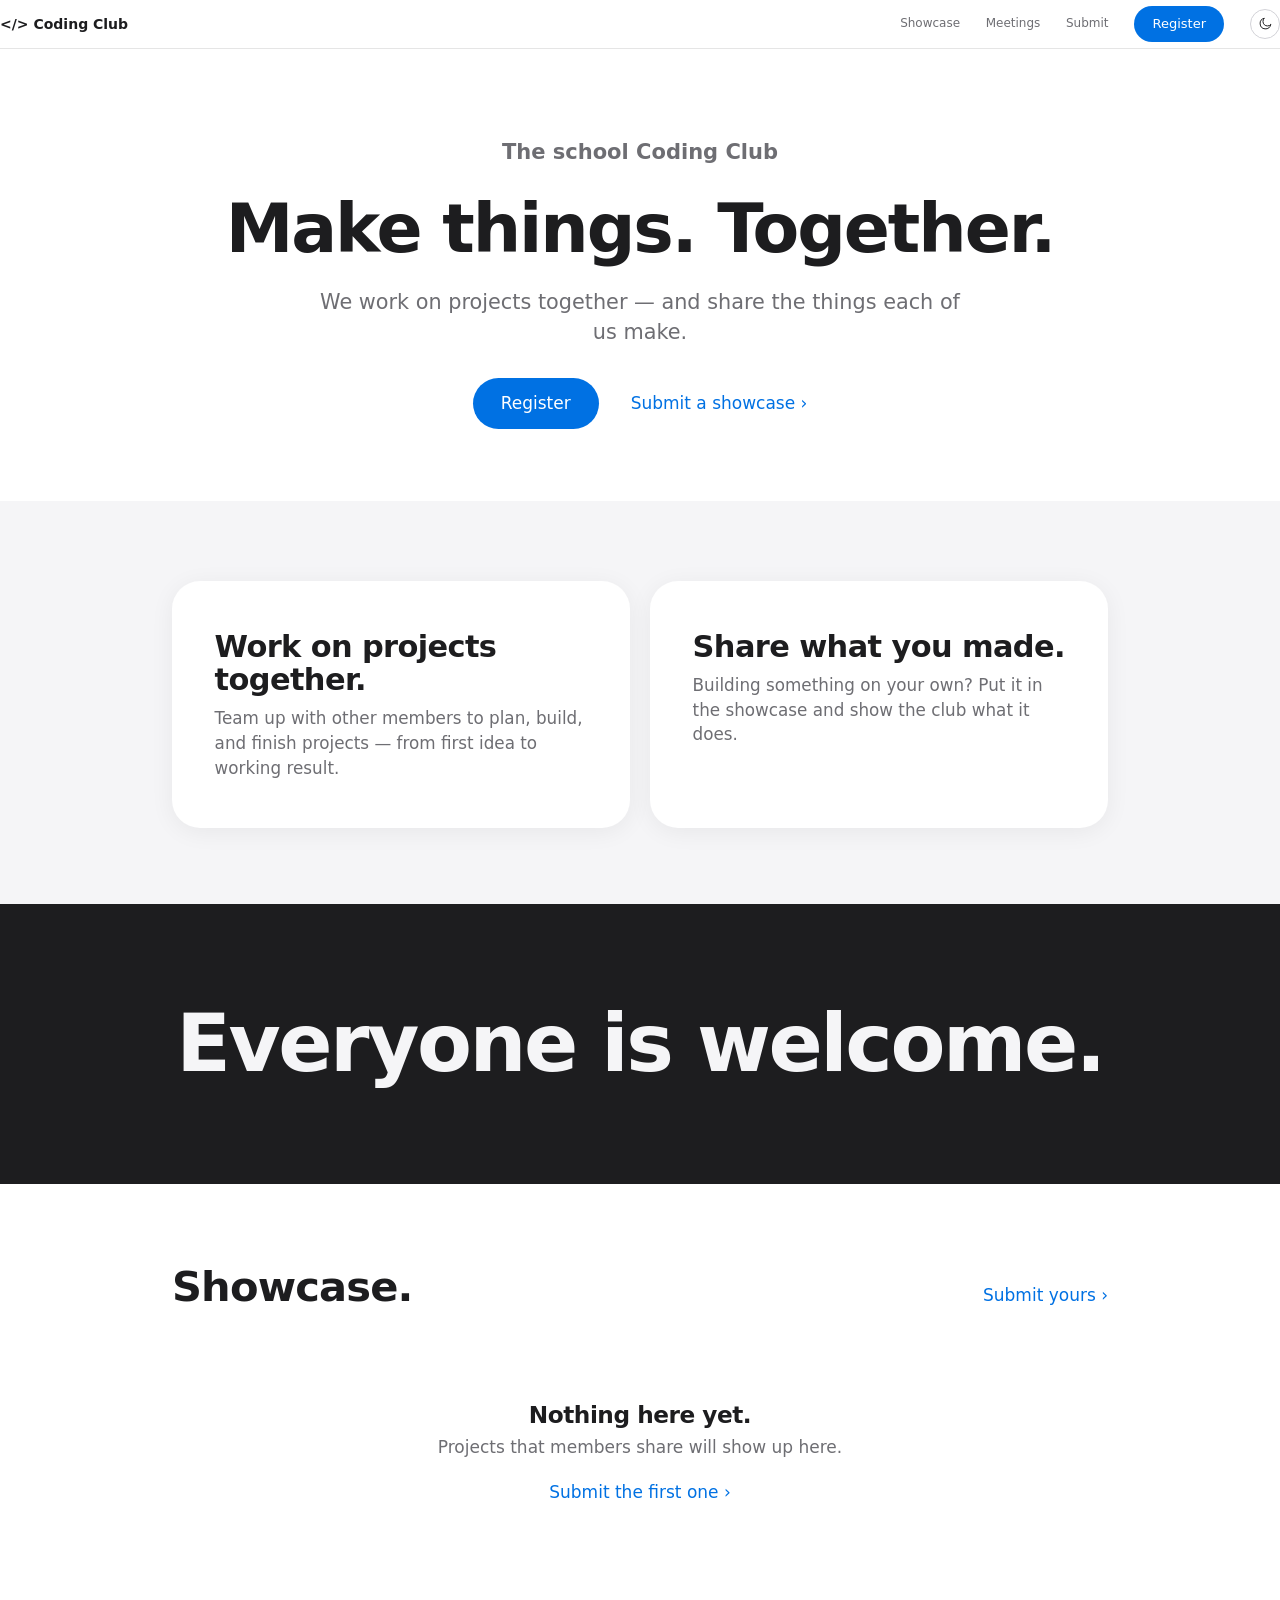
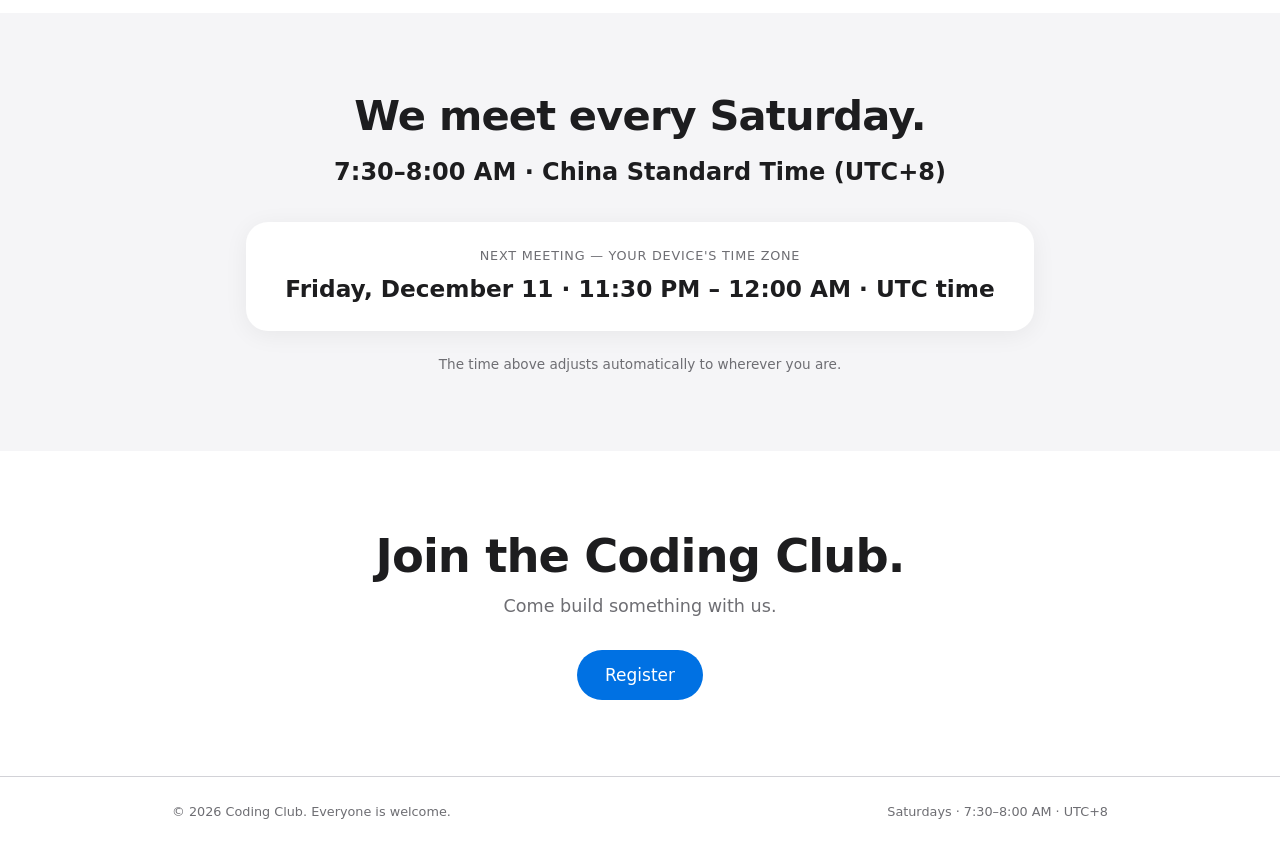
==== index.html @ 9e3baac1 "Coding Club website" ====
<!DOCTYPE html>
<html lang="en">
<head>
  <meta charset="UTF-8">
  <meta name="viewport" content="width=device-width, initial-scale=1.0">
  <meta name="description" content="The Coding Club — work on projects together and share what you make. Everyone is welcome. Meets every Saturday, 7:30-8:00 AM (UTC+8).">
  <title>Coding Club</title>
  <script>
    /* Apply saved theme before first paint (no flash). No saved value = follow system. */
    try {
      var t = localStorage.getItem('theme');
      if (t === 'dark' || t === 'light') document.documentElement.setAttribute('data-theme', t);
    } catch (e) {}
  </script>
  <link rel="stylesheet" href="style.css">
  <script src="theme.js" defer></script>
  <script src="site.js" defer></script>
</head>
<body>
  <nav class="nav">
    <div class="nav-inner">
      <a class="logo" href="index.html">&lt;/&gt; Coding Club</a>
      <div class="nav-links">
        <a href="#showcase">Showcase</a>
        <a href="#meetings">Meetings</a>
        <a href="submit.html">Submit</a>
        <a href="register.html" class="btn btn-primary">Register</a>
        <button class="theme-toggle" aria-label="Switch theme">
          <svg class="icon-sun" viewBox="0 0 24 24" fill="none" stroke="currentColor" stroke-width="1.6" stroke-linecap="round" aria-hidden="true">
            <circle cx="12" cy="12" r="4.2"></circle>
            <path d="M12 2.5v2.3M12 19.2v2.3M2.5 12h2.3M19.2 12h2.3M5 5l1.7 1.7M17.3 17.3L19 19M19 5l-1.7 1.7M6.7 17.3L5 19"></path>
          </svg>
          <svg class="icon-moon" viewBox="0 0 24 24" fill="none" stroke="currentColor" stroke-width="1.6" stroke-linecap="round" stroke-linejoin="round" aria-hidden="true">
            <path d="M20.4 13.9A8.6 8.6 0 1 1 10.1 3.6a6.8 6.8 0 0 0 10.3 10.3z"></path>
          </svg>
        </button>
      </div>
    </div>
  </nav>

  <header class="hero container">
    <p class="eyebrow">The school Coding Club</p>
    <h1>Make things. Together.</h1>
    <p class="sub">We work on projects together — and share the things each of us make.</p>
    <div class="hero-ctas">
      <a href="register.html" class="btn btn-primary btn-hero">Register</a>
      <a href="submit.html" class="cta-link">Submit a showcase<span class="chev" aria-hidden="true"> ›</span></a>
    </div>
  </header>

  <section class="band">
    <div class="container tiles">
      <div class="tile">
        <h3>Work on projects together.</h3>
        <p>Team up with other members to plan, build, and finish projects — from first idea to working result.</p>
      </div>
      <div class="tile">
        <h3>Share what you made.</h3>
        <p>Building something on your own? Put it in the showcase and show the club what it does.</p>
      </div>
    </div>
  </section>

  <section class="statement">
    <div class="container">
      <h2>Everyone is welcome.</h2>
    </div>
  </section>

  <section id="showcase" class="section container">
    <div class="section-head">
      <h2>Showcase.</h2>
      <a href="submit.html" class="cta-link">Submit yours<span class="chev" aria-hidden="true"> ›</span></a>
    </div>
    <div id="showcase-grid" class="showcase-grid"></div>
    <div id="showcase-empty" class="empty">
      <h3>Nothing here yet.</h3>
      <p>Projects that members share will show up here.</p>
      <a href="submit.html" class="cta-link">Submit the first one<span class="chev" aria-hidden="true"> ›</span></a>
    </div>
  </section>

  <section id="meetings" class="band">
    <div class="container meetings">
      <h2>We meet every Saturday.</h2>
      <p class="rule">7:30–8:00 AM · China Standard Time (UTC+8)</p>
      <div class="next-panel">
        <p class="next-label">Next meeting — your device's time zone</p>
        <p id="meeting-next" class="next-time">Saturdays · 7:30–8:00 AM · UTC+8</p>
      </div>
      <p class="note">The time above adjusts automatically to wherever you are.</p>
    </div>
  </section>

  <section class="section container cta">
    <h2>Join the Coding Club.</h2>
    <p>Come build something with us.</p>
    <a href="register.html" class="btn btn-primary btn-hero">Register</a>
  </section>

  <footer>
    <div class="container foot-inner">
      <p>© <span id="year"></span> Coding Club. Everyone is welcome.</p>
      <p>Saturdays · 7:30–8:00 AM · UTC+8</p>
    </div>
  </footer>
</body>
</html>
---- style.css ----
/* ============================================================
   Coding Club — Apple-inspired stylesheet
   Follows the system theme by default; the nav toggle forces
   dark or light and remembers the choice (see theme.js).
   ============================================================ */

/* ---------- Light theme (default) ---------- */
:root {
  --bg: #ffffff;
  --bg-alt: #f5f5f7;
  --text: #1d1d1f;
  --muted: #6e6e73;
  --link: #0071e3;
  --btn-bg: #0071e3;
  --btn-hover: #0077ed;
  --btn-text: #ffffff;
  --card: #f5f5f7;
  --panel: #ffffff;
  --panel-border: transparent;
  --nav-bg: rgba(255, 255, 255, 0.72);
  --nav-border: rgba(0, 0, 0, 0.1);
  --hairline: #d2d2d7;
  --input-bg: #ffffff;
  --input-border: #d2d2d7;
  --band-bg: #1d1d1f;
  --band-text: #f5f5f7;
  --success: #1d8a3e;
  --danger: #d70030;
  --shadow: 0 4px 24px rgba(0, 0, 0, 0.06);
  color-scheme: light;
}

/* ---------- Dark theme (system preference) ---------- */
@media (prefers-color-scheme: dark) {
  :root:not([data-theme="light"]) {
    --bg: #000000;
    --bg-alt: #1d1d1f;
    --text: #f5f5f7;
    --muted: #86868b;
    --link: #2997ff;
    --btn-bg: #0071e3;
    --btn-hover: #0077ed;
    --btn-text: #ffffff;
    --card: #1d1d1f;
    --panel: #000000;
    --panel-border: rgba(255, 255, 255, 0.1);
    --nav-bg: rgba(22, 22, 23, 0.72);
    --nav-border: rgba(255, 255, 255, 0.12);
    --hairline: #424245;
    --input-bg: #0b0b0c;
    --input-border: #424245;
    --band-bg: #f5f5f7;
    --band-text: #1d1d1f;
    --success: #30d158;
    --danger: #ff453a;
    --shadow: 0 4px 24px rgba(0, 0, 0, 0.5);
    color-scheme: dark;
  }
}

/* ---------- Forced dark theme (toggle) ---------- */
:root[data-theme="dark"] {
  --bg: #000000;
  --bg-alt: #1d1d1f;
  --text: #f5f5f7;
  --muted: #86868b;
  --link: #2997ff;
  --btn-bg: #0071e3;
  --btn-hover: #0077ed;
  --btn-text: #ffffff;
  --card: #1d1d1f;
  --panel: #000000;
  --panel-border: rgba(255, 255, 255, 0.1);
  --nav-bg: rgba(22, 22, 23, 0.72);
  --nav-border: rgba(255, 255, 255, 0.12);
  --hairline: #424245;
  --input-bg: #0b0b0c;
  --input-border: #424245;
  --band-bg: #f5f5f7;
  --band-text: #1d1d1f;
  --success: #30d158;
  --danger: #ff453a;
  --shadow: 0 4px 24px rgba(0, 0, 0, 0.5);
  color-scheme: dark;
}

/* ---------- Forced light theme (toggle) ---------- */
:root[data-theme="light"] {
  --bg: #ffffff;
  --bg-alt: #f5f5f7;
  --text: #1d1d1f;
  --muted: #6e6e73;
  --link: #0071e3;
  --btn-bg: #0071e3;
  --btn-hover: #0077ed;
  --btn-text: #ffffff;
  --card: #f5f5f7;
  --panel: #ffffff;
  --panel-border: transparent;
  --nav-bg: rgba(255, 255, 255, 0.72);
  --nav-border: rgba(0, 0, 0, 0.1);
  --hairline: #d2d2d7;
  --input-bg: #ffffff;
  --input-border: #d2d2d7;
  --band-bg: #1d1d1f;
  --band-text: #f5f5f7;
  --success: #1d8a3e;
  --danger: #d70030;
  --shadow: 0 4px 24px rgba(0, 0, 0, 0.06);
  color-scheme: light;
}

/* ---------- Base ---------- */
* { box-sizing: border-box; }

html { scroll-behavior: smooth; }
@media (prefers-reduced-motion: reduce) {
  html { scroll-behavior: auto; }
}

body {
  margin: 0;
  font-family: -apple-system, BlinkMacSystemFont, "SF Pro Text", "SF Pro Display", "Helvetica Neue", "Segoe UI", system-ui, sans-serif;
  font-size: 17px;
  line-height: 1.47;
  background: var(--bg);
  color: var(--text);
  -webkit-font-smoothing: antialiased;
}

h1, h2, h3 { letter-spacing: -0.02em; line-height: 1.1; }

.container { max-width: 980px; margin: 0 auto; padding: 0 22px; }

/* ---------- Nav ---------- */
.nav {
  position: sticky;
  top: 0;
  z-index: 100;
  background: var(--nav-bg);
  -webkit-backdrop-filter: saturate(180%) blur(20px);
  backdrop-filter: saturate(180%) blur(20px);
  border-bottom: 1px solid var(--nav-border);
}

.nav-inner {
  height: 48px;
  display: flex;
  align-items: center;
  justify-content: space-between;
  gap: 1.75rem;
  overflow-x: auto;
}

.logo {
  font-size: 14px;
  font-weight: 600;
  color: var(--text);
  text-decoration: none;
  white-space: nowrap;
}

.nav-links { display: flex; align-items: center; gap: 1.6rem; }

.nav-links a:not(.btn) {
  font-size: 12px;
  color: var(--muted);
  text-decoration: none;
  white-space: nowrap;
}

.nav-links a:not(.btn):hover { color: var(--text); }

/* ---------- Buttons and links ---------- */
.btn {
  display: inline-block;
  border: 0;
  border-radius: 980px;
  padding: 0.55rem 1.15rem;
  font: inherit;
  font-size: 13px;
  font-weight: 500;
  text-decoration: none;
  cursor: pointer;
  transition: background 0.15s ease;
}

.btn-primary { background: var(--btn-bg); color: var(--btn-text); }
.btn-primary:hover { background: var(--btn-hover); }
.btn-hero { font-size: 17px; padding: 0.8rem 1.75rem; }
.btn-block { display: flex; width: 100%; justify-content: center; font-size: 17px; padding: 0.85rem 1.75rem; }

.cta-link {
  font-size: 17px;
  color: var(--link);
  text-decoration: none;
  display: inline-block;
}

.cta-link:hover { text-decoration: underline; }

/* ---------- Hero ---------- */
.hero { text-align: center; padding-top: 5.5rem; padding-bottom: 4.5rem; }

.eyebrow { margin: 0; font-size: 21px; font-weight: 600; color: var(--muted); }

.hero h1 {
  font-size: clamp(2.6rem, 7vw, 4.25rem);
  font-weight: 700;
  letter-spacing: -0.03em;
  margin: 0.35em 0 0.3em;
}

.hero .sub {
  font-size: clamp(1.05rem, 2.4vw, 1.3rem);
  color: var(--muted);
  max-width: 40rem;
  margin: 0 auto 1.9rem;
}

.hero-ctas {
  display: flex;
  align-items: center;
  justify-content: center;
  gap: 2rem;
  flex-wrap: wrap;
}

/* ---------- Bands and sections ---------- */
.band { background: var(--bg-alt); }
.section { padding-top: 5rem; padding-bottom: 4.75rem; }

.tiles {
  display: grid;
  grid-template-columns: repeat(auto-fit, minmax(270px, 1fr));
  gap: 20px;
  padding-top: 5rem;
  padding-bottom: 4.75rem;
}

.tile {
  background: var(--panel);
  border: 1px solid var(--panel-border);
  border-radius: 28px;
  padding: 3rem 2.6rem 2.9rem;
  box-shadow: var(--shadow);
}

.tile h3 { font-size: clamp(1.5rem, 3vw, 1.9rem); margin: 0 0 0.6rem; }
.tile p { color: var(--muted); font-size: 1.05rem; margin: 0; }

/* ---------- Statement band (inverted) ---------- */
.statement {
  background: var(--band-bg);
  color: var(--band-text);
  text-align: center;
  padding-top: 6rem;
  padding-bottom: 6rem;
}

.statement h2 {
  font-size: clamp(2.6rem, 8vw, 5rem);
  font-weight: 700;
  letter-spacing: -0.03em;
  margin: 0;
}

/* ---------- Showcase ---------- */
.section-head {
  display: flex;
  align-items: baseline;
  justify-content: space-between;
  gap: 1.25rem;
  flex-wrap: wrap;
  margin-bottom: 2.25rem;
}

.section-head h2 { font-size: clamp(1.9rem, 4.5vw, 2.6rem); font-weight: 700; margin: 0; }

.showcase-grid {
  display: grid;
  grid-template-columns: repeat(auto-fill, minmax(270px, 1fr));
  gap: 20px;
}

.showcase-grid:empty { display: none; }

.showcase-card {
  background: var(--card);
  border-radius: 28px;
  padding: 1.9rem;
  display: flex;
  flex-direction: column;
  gap: 0.55rem;
  margin: 0;
}

.showcase-card h3 { font-size: 1.2rem; margin: 0; }
.showcase-card .desc { color: var(--muted); font-size: 0.98rem; margin: 0; flex-grow: 1; }
.showcase-card .meta { color: var(--muted); font-size: 0.8rem; }

.card-link { color: var(--link); text-decoration: none; font-size: 0.98rem; align-self: flex-start; }
.card-link:hover { text-decoration: underline; }

.empty { text-align: center; padding-top: 3.5rem; padding-bottom: 2rem; }
.empty h3 { font-size: 1.45rem; margin: 0 0 0.5rem; }
.empty p { color: var(--muted); margin: 0 0 1.25rem; }

/* ---------- Meetings ---------- */
.meetings { text-align: center; padding-top: 5rem; padding-bottom: 4.75rem; }

.meetings h2 { font-size: clamp(1.9rem, 4.5vw, 2.6rem); font-weight: 700; margin: 0 0 1rem; }

.rule { font-size: clamp(1.15rem, 2.6vw, 1.5rem); font-weight: 600; margin: 0 0 2rem; }

.next-panel {
  display: inline-block;
  text-align: center;
  background: var(--panel);
  border: 1px solid var(--panel-border);
  border-radius: 22px;
  box-shadow: var(--shadow);
  padding: 1.5rem 2.4rem;
}

.next-label {
  font-size: 0.8rem;
  text-transform: uppercase;
  letter-spacing: 0.06em;
  color: var(--muted);
  margin: 0 0 0.35rem;
}

.next-time { font-size: clamp(1.1rem, 2.6vw, 1.45rem); font-weight: 600; margin: 0; }

.note { color: var(--muted); font-size: 0.85rem; margin: 1.5rem 0 0; }

/* ---------- Register CTA ---------- */
.cta { text-align: center; }
.cta h2 { font-size: clamp(2rem, 5vw, 2.9rem); font-weight: 700; margin: 0 0 0.75rem; }
.cta p { color: var(--muted); font-size: 1.1rem; margin: 0 0 1.9rem; }

/* ---------- Footer ---------- */
footer { border-top: 1px solid var(--hairline); }

.foot-inner {
  display: flex;
  justify-content: space-between;
  gap: 0.75rem 2rem;
  flex-wrap: wrap;
  padding-top: 1.6rem;
  padding-bottom: 1.6rem;
  font-size: 0.8rem;
  color: var(--muted);
}

.foot-inner p { margin: 0; }

/* ---------- Forms ---------- */
.auth-wrap { max-width: 30rem; margin: 0 auto; padding-top: 4.5rem; padding-bottom: 5rem; }

.auth-wrap h1 {
  font-size: clamp(2rem, 5vw, 2.8rem);
  font-weight: 700;
  text-align: center;
  margin: 0 0 0.6rem;
}

.page-sub { text-align: center; color: var(--muted); margin: 0 auto 0.5rem; max-width: 26rem; }

.form-card {
  background: var(--card);
  border-radius: 28px;
  padding: 2.4rem 2.2rem;
  margin-top: 2.25rem;
  box-shadow: var(--shadow);
}

.form-row { margin-bottom: 1.15rem; }

.form-row label { display: block; font-size: 0.85rem; font-weight: 600; margin-bottom: 0.4rem; }

.required { color: var(--danger); }
.muted { color: var(--muted); font-weight: 400; }

input[type="text"], input[type="email"], input[type="url"], textarea {
  width: 100%;
  padding: 0.8rem 1rem;
  font: inherit;
  font-size: 1rem;
  color: var(--text);
  background: var(--input-bg);
  border: 1px solid var(--input-border);
  border-radius: 12px;
}

input::placeholder, textarea::placeholder { color: var(--muted); opacity: 0.75; }

input:focus, textarea:focus {
  outline: none;
  border-color: var(--btn-bg);
  box-shadow: 0 0 0 4px rgba(0, 113, 227, 0.15);
}

textarea { resize: vertical; }

.field-hint { font-size: 0.75rem; color: var(--muted); margin: 0.35rem 0 0; }

.checkbox-row { display: flex; gap: 0.6rem; align-items: flex-start; }

.checkbox-row input[type="checkbox"] {
  width: 1.1rem;
  height: 1.1rem;
  margin: 0.28rem 0 0;
  accent-color: var(--btn-bg);
  flex: none;
}

.checkbox-row label { margin: 0; font-weight: 400; font-size: 0.95rem; }

.status { font-size: 0.95rem; min-height: 1.3em; margin: 0.25rem 0 1rem; }
.status.error { color: var(--danger); }
.status.success { color: var(--success); }
.status a { color: var(--link); }

.form-note { font-size: 0.8rem; color: var(--muted); margin: 1.25rem 0 0; line-height: 1.5; }

/* ---------- Theme toggle ---------- */
.theme-toggle {
  display: inline-flex;
  align-items: center;
  justify-content: center;
  width: 30px;
  height: 30px;
  padding: 0;
  background: transparent;
  border: 1px solid var(--hairline);
  border-radius: 999px;
  color: var(--text);
  cursor: pointer;
}

.theme-toggle:hover { border-color: var(--muted); }
.theme-toggle svg { width: 15px; height: 15px; }
.theme-toggle .icon-sun { display: none; }
.theme-toggle .icon-moon { display: block; }

/* ---------- Focus ---------- */
a:focus-visible, button:focus-visible { outline: 2px solid var(--link); outline-offset: 2px; }

/* ---------- Small screens ---------- */
@media (max-width: 640px) {
  .nav-links a:not(.btn) { display: none; }
  .nav-inner { overflow-x: visible; gap: 1rem; }
  .nav-links { gap: 0.9rem; }
  .hero { padding-top: 3.5rem; padding-bottom: 3rem; }
  .hero-ctas { gap: 1.25rem; }
  .section, .tiles, .meetings { padding-top: 3.25rem; padding-bottom: 3.25rem; }
  .statement { padding-top: 4rem; padding-bottom: 4rem; }
  .form-card { padding: 1.9rem 1.4rem; }
}
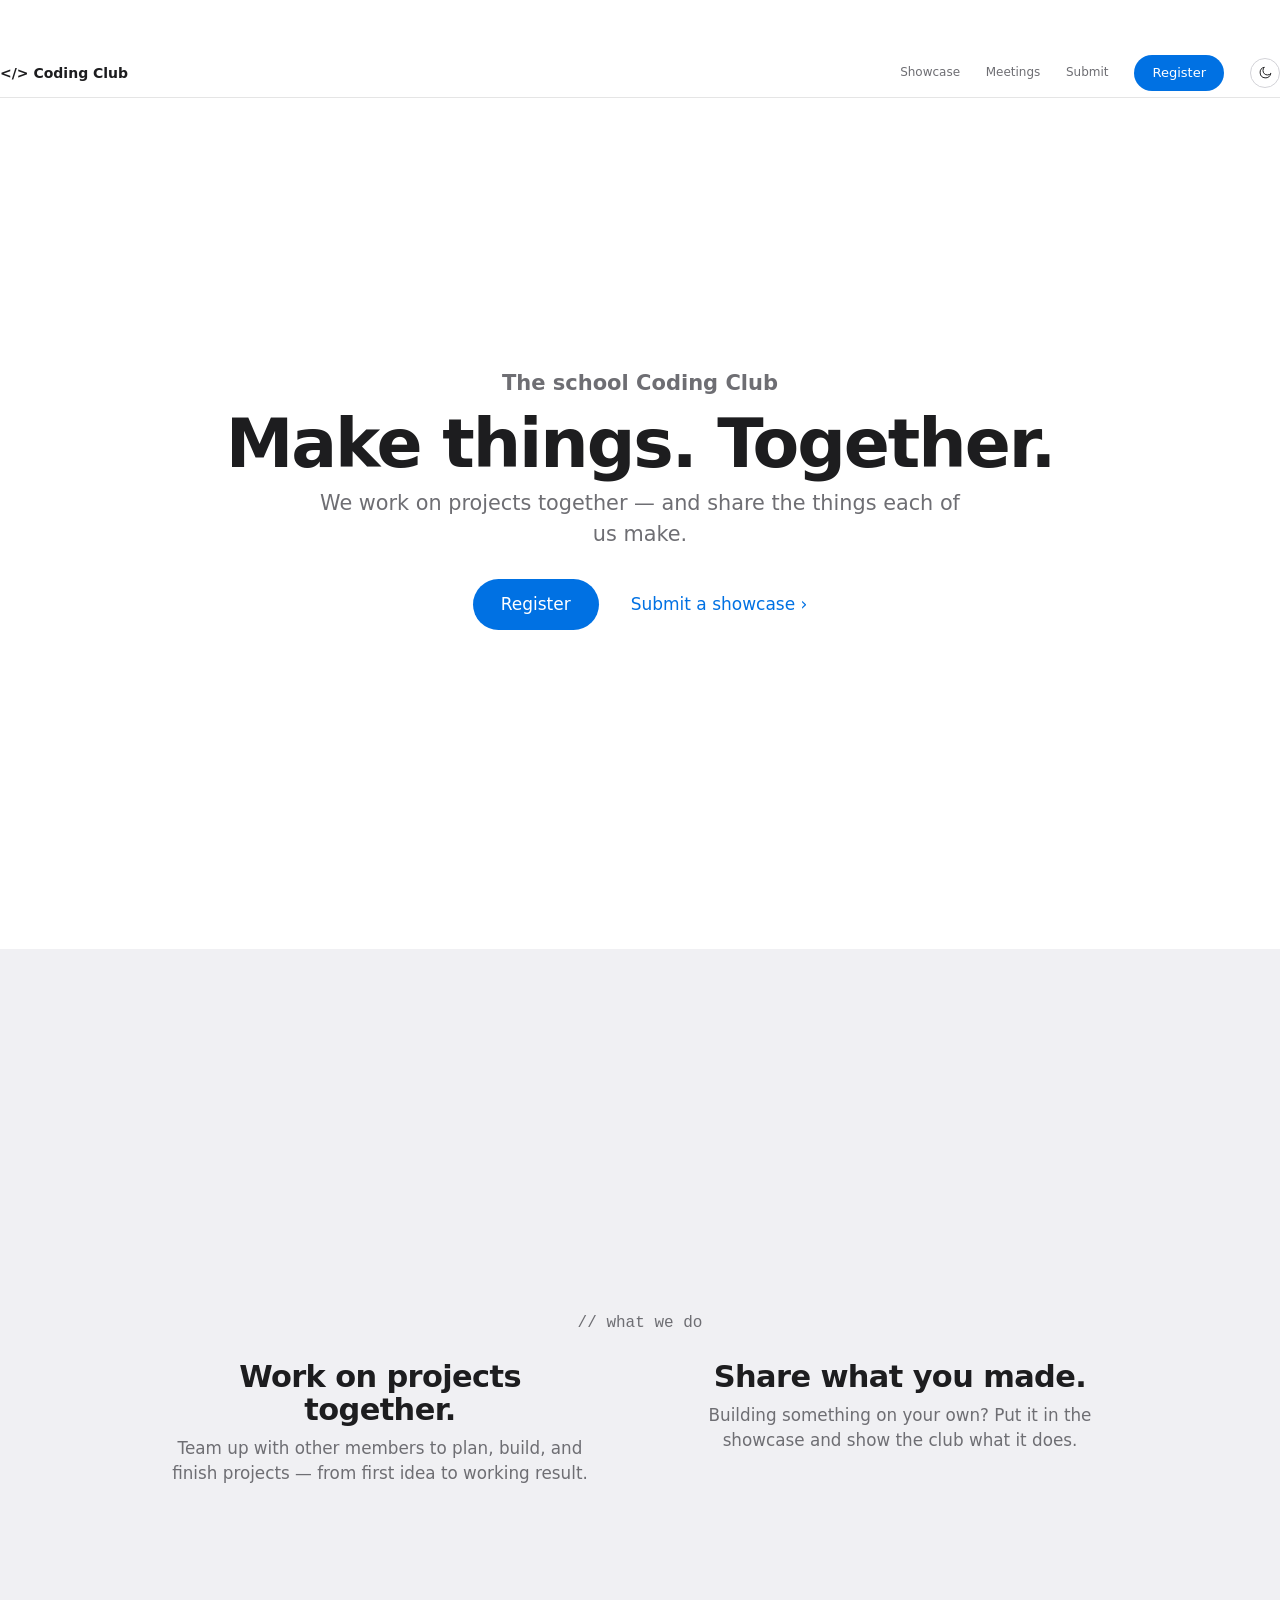
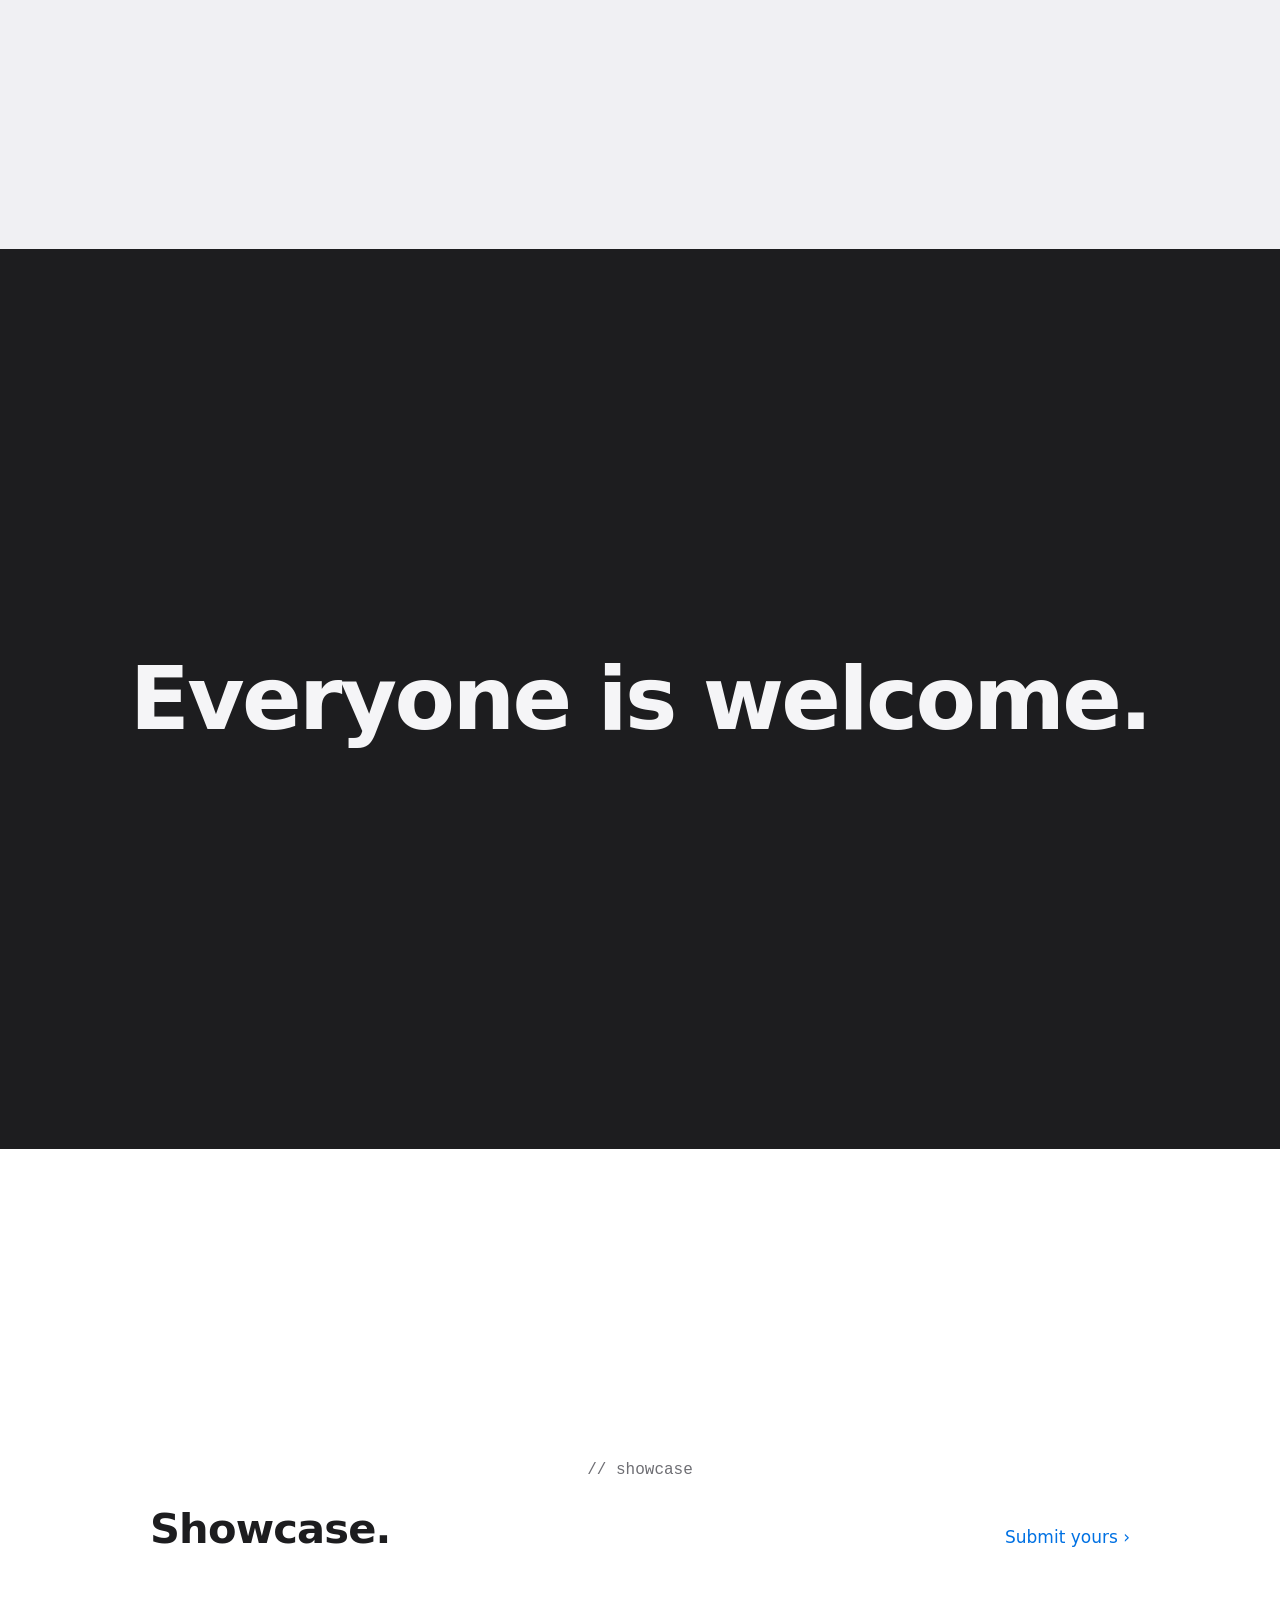
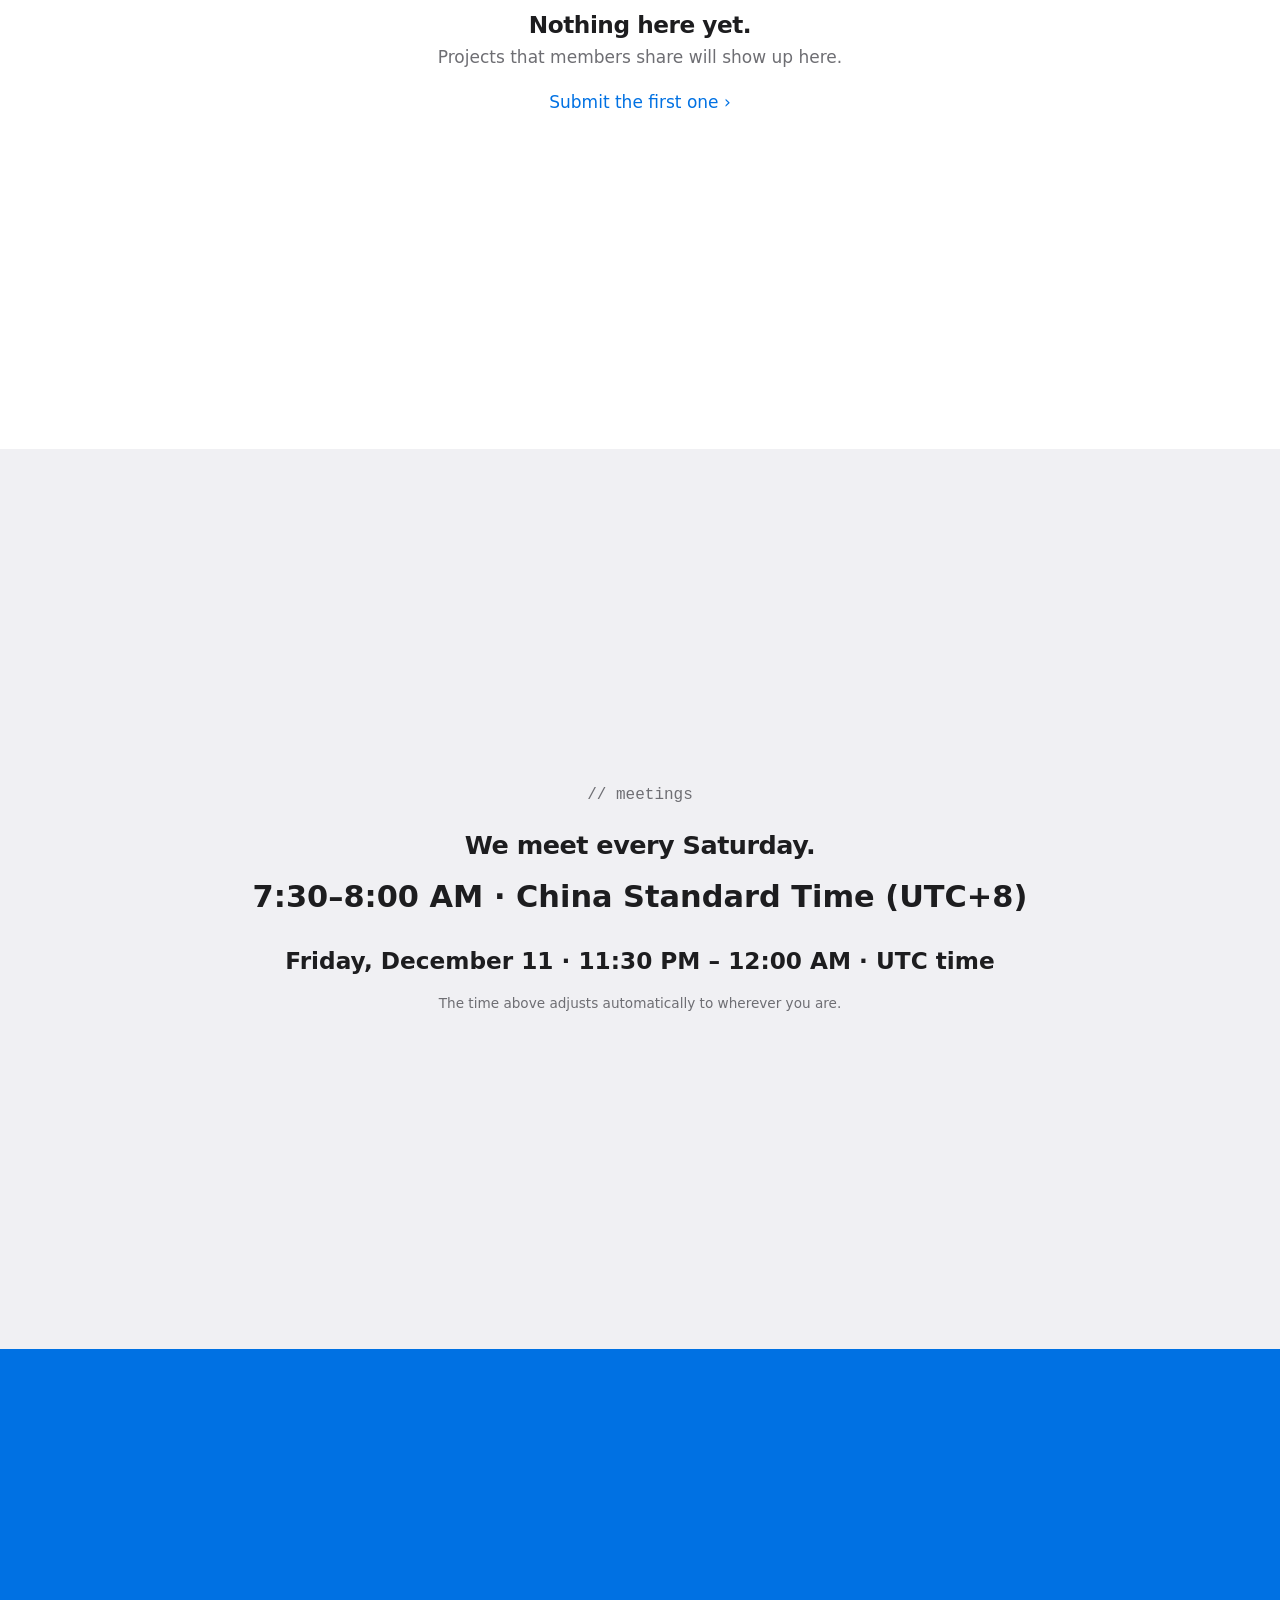
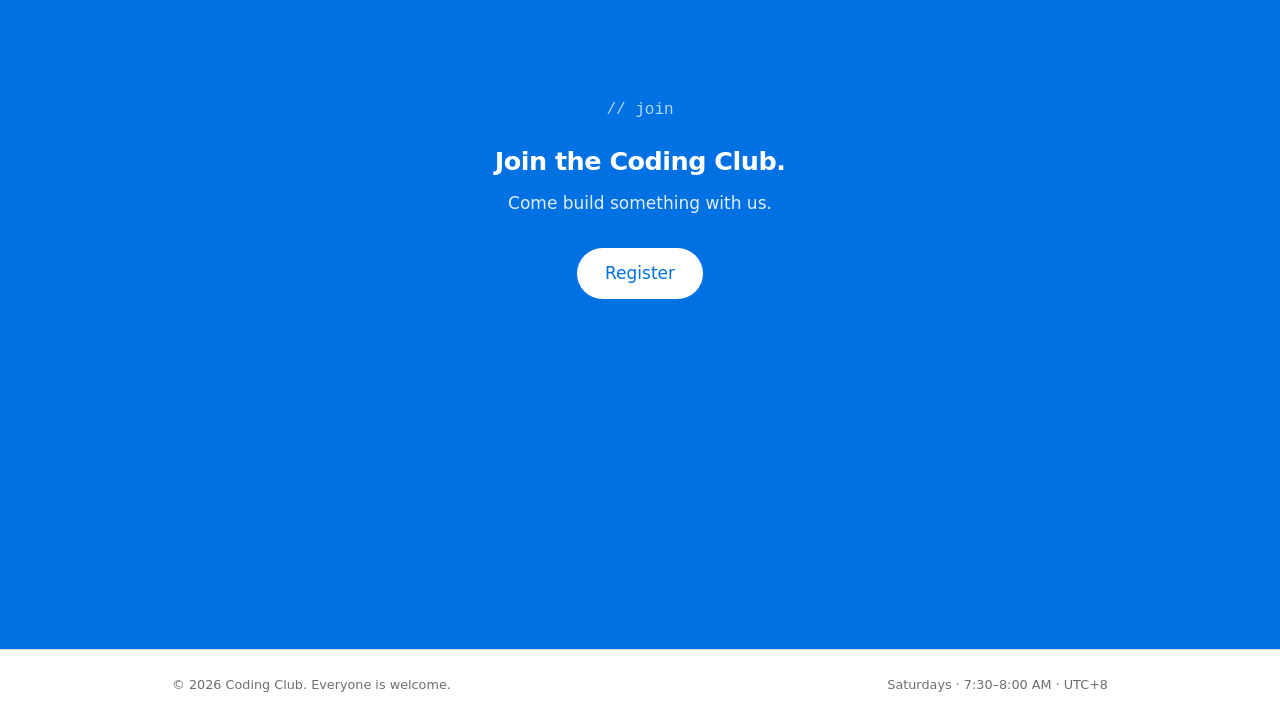
==== commit d4f24478: "Full-screen snap sections with per-section colors; own layout identity" ====
--- a/index.html
+++ b/index.html
@@ -11,6 +11,10 @@
       var t = localStorage.getItem('theme');
       if (t === 'dark' || t === 'light') document.documentElement.setAttribute('data-theme', t);
     } catch (e) {}
+    /* Enable scroll-reveal animations; site.js reveals elements as they scroll in. */
+    if ('IntersectionObserver' in window && !window.matchMedia('(prefers-reduced-motion: reduce)').matches) {
+      document.documentElement.classList.add('anim-on');
+    }
   </script>
   <link rel="stylesheet" href="style.css">
   <script src="theme.js" defer></script>
@@ -38,65 +42,64 @@
     </div>
   </nav>
 
-  <header class="hero container">
-    <p class="eyebrow">The school Coding Club</p>
-    <h1>Make things. Together.</h1>
-    <p class="sub">We work on projects together — and share the things each of us make.</p>
-    <div class="hero-ctas">
-      <a href="register.html" class="btn btn-primary btn-hero">Register</a>
-      <a href="submit.html" class="cta-link">Submit a showcase<span class="chev" aria-hidden="true"> ›</span></a>
-    </div>
-  </header>
+  <main>
+    <section class="screen hero">
+      <p class="eyebrow reveal">The school Coding Club</p>
+      <h1 class="reveal rd1">Make things. Together.</h1>
+      <p class="sub reveal rd2">We work on projects together — and share the things each of us make.</p>
+      <div class="hero-ctas reveal rd3">
+        <a href="register.html" class="btn btn-primary btn-hero">Register</a>
+        <a href="submit.html" class="cta-link">Submit a showcase<span class="chev" aria-hidden="true"> ›</span></a>
+      </div>
+    </section>
 
-  <section class="band">
-    <div class="container tiles">
-      <div class="tile">
-        <h3>Work on projects together.</h3>
-        <p>Team up with other members to plan, build, and finish projects — from first idea to working result.</p>
+    <section class="screen screen-alt">
+      <p class="mono-label reveal">// what we do</p>
+      <div class="duo">
+        <div class="reveal rd1">
+          <h3>Work on projects together.</h3>
+          <p>Team up with other members to plan, build, and finish projects — from first idea to working result.</p>
+        </div>
+        <div class="reveal rd2">
+          <h3>Share what you made.</h3>
+          <p>Building something on your own? Put it in the showcase and show the club what it does.</p>
+        </div>
       </div>
-      <div class="tile">
-        <h3>Share what you made.</h3>
-        <p>Building something on your own? Put it in the showcase and show the club what it does.</p>
+    </section>
+
+    <section class="screen screen-band">
+      <h2 class="reveal">Everyone is welcome.</h2>
+    </section>
+
+    <section id="showcase" class="screen">
+      <p class="mono-label reveal">// showcase</p>
+      <div class="section-head reveal rd1">
+        <h2>Showcase.</h2>
+        <a href="submit.html" class="cta-link">Submit yours<span class="chev" aria-hidden="true"> ›</span></a>
       </div>
-    </div>
-  </section>
+      <div id="showcase-grid" class="showcase-grid"></div>
+      <div id="showcase-empty" class="empty reveal rd2">
+        <h3>Nothing here yet.</h3>
+        <p>Projects that members share will show up here.</p>
+        <a href="submit.html" class="cta-link">Submit the first one<span class="chev" aria-hidden="true"> ›</span></a>
+      </div>
+    </section>
 
-  <section class="statement">
-    <div class="container">
-      <h2>Everyone is welcome.</h2>
-    </div>
-  </section>
+    <section id="meetings" class="screen screen-alt">
+      <p class="mono-label reveal">// meetings</p>
+      <h2 class="reveal rd1">We meet every Saturday.</h2>
+      <p class="rule reveal rd2">7:30–8:00 AM · China Standard Time (UTC+8)</p>
+      <p id="meeting-next" class="next-time reveal rd3">Saturdays · 7:30–8:00 AM · UTC+8</p>
+      <p class="note reveal rd3">The time above adjusts automatically to wherever you are.</p>
+    </section>
 
-  <section id="showcase" class="section container">
-    <div class="section-head">
-      <h2>Showcase.</h2>
-      <a href="submit.html" class="cta-link">Submit yours<span class="chev" aria-hidden="true"> ›</span></a>
-    </div>
-    <div id="showcase-grid" class="showcase-grid"></div>
-    <div id="showcase-empty" class="empty">
-      <h3>Nothing here yet.</h3>
-      <p>Projects that members share will show up here.</p>
-      <a href="submit.html" class="cta-link">Submit the first one<span class="chev" aria-hidden="true"> ›</span></a>
-    </div>
-  </section>
-
-  <section id="meetings" class="band">
-    <div class="container meetings">
-      <h2>We meet every Saturday.</h2>
-      <p class="rule">7:30–8:00 AM · China Standard Time (UTC+8)</p>
-      <div class="next-panel">
-        <p class="next-label">Next meeting — your device's time zone</p>
-        <p id="meeting-next" class="next-time">Saturdays · 7:30–8:00 AM · UTC+8</p>
-      </div>
-      <p class="note">The time above adjusts automatically to wherever you are.</p>
-    </div>
-  </section>
-
-  <section class="section container cta">
-    <h2>Join the Coding Club.</h2>
-    <p>Come build something with us.</p>
-    <a href="register.html" class="btn btn-primary btn-hero">Register</a>
-  </section>
+    <section class="screen screen-accent">
+      <p class="mono-label reveal">// join</p>
+      <h2 class="reveal rd1">Join the Coding Club.</h2>
+      <p class="lead reveal rd2">Come build something with us.</p>
+      <a href="register.html" class="btn btn-invert btn-hero reveal rd3">Register</a>
+    </section>
+  </main>
 
   <footer>
     <div class="container foot-inner">
--- a/style.css
+++ b/style.css
@@ -1,5 +1,6 @@
 /* ============================================================
-   Coding Club — Apple-inspired stylesheet
+   Coding Club — stylesheet
+   Full-screen snap sections, one solid color each, centered text.
    Follows the system theme by default; the nav toggle forces
    dark or light and remembers the choice (see theme.js).
    ============================================================ */
@@ -7,7 +8,7 @@
 /* ---------- Light theme (default) ---------- */
 :root {
   --bg: #ffffff;
-  --bg-alt: #f5f5f7;
+  --bg-alt: #f0f0f3;
   --text: #1d1d1f;
   --muted: #6e6e73;
   --link: #0071e3;
@@ -15,8 +16,6 @@
   --btn-hover: #0077ed;
   --btn-text: #ffffff;
   --card: #f5f5f7;
-  --panel: #ffffff;
-  --panel-border: transparent;
   --nav-bg: rgba(255, 255, 255, 0.72);
   --nav-border: rgba(0, 0, 0, 0.1);
   --hairline: #d2d2d7;
@@ -42,8 +41,6 @@
     --btn-hover: #0077ed;
     --btn-text: #ffffff;
     --card: #1d1d1f;
-    --panel: #000000;
-    --panel-border: rgba(255, 255, 255, 0.1);
     --nav-bg: rgba(22, 22, 23, 0.72);
     --nav-border: rgba(255, 255, 255, 0.12);
     --hairline: #424245;
@@ -69,8 +66,6 @@
   --btn-hover: #0077ed;
   --btn-text: #ffffff;
   --card: #1d1d1f;
-  --panel: #000000;
-  --panel-border: rgba(255, 255, 255, 0.1);
   --nav-bg: rgba(22, 22, 23, 0.72);
   --nav-border: rgba(255, 255, 255, 0.12);
   --hairline: #424245;
@@ -87,7 +82,7 @@
 /* ---------- Forced light theme (toggle) ---------- */
 :root[data-theme="light"] {
   --bg: #ffffff;
-  --bg-alt: #f5f5f7;
+  --bg-alt: #f0f0f3;
   --text: #1d1d1f;
   --muted: #6e6e73;
   --link: #0071e3;
@@ -95,8 +90,6 @@
   --btn-hover: #0077ed;
   --btn-text: #ffffff;
   --card: #f5f5f7;
-  --panel: #ffffff;
-  --panel-border: transparent;
   --nav-bg: rgba(255, 255, 255, 0.72);
   --nav-border: rgba(0, 0, 0, 0.1);
   --hairline: #d2d2d7;
@@ -114,9 +107,10 @@
 * { box-sizing: border-box; }
 
 html { scroll-behavior: smooth; }
-@media (prefers-reduced-motion: reduce) {
-  html { scroll-behavior: auto; }
-}
+
+/* Full-screen snap scrolling, enabled only on pages with .screen sections
+   (site.js adds the "snap" class). */
+html.snap { scroll-snap-type: y mandatory; }
 
 body {
   margin: 0;
@@ -187,6 +181,10 @@
 
 .btn-primary { background: var(--btn-bg); color: var(--btn-text); }
 .btn-primary:hover { background: var(--btn-hover); }
+
+.btn-invert { background: #ffffff; color: var(--btn-bg); }
+.btn-invert:hover { background: rgba(255, 255, 255, 0.9); }
+
 .btn-hero { font-size: 17px; padding: 0.8rem 1.75rem; }
 .btn-block { display: flex; width: 100%; justify-content: center; font-size: 17px; padding: 0.85rem 1.75rem; }
 
@@ -199,23 +197,62 @@
 
 .cta-link:hover { text-decoration: underline; }
 
+/* ---------- Full-screen snap sections ---------- */
+.screen {
+  min-height: 100vh;
+  min-height: 100svh;
+  scroll-snap-align: start;
+  display: flex;
+  flex-direction: column;
+  align-items: center;
+  text-align: center;
+  padding: 6rem 22px;
+}
+
+/* Auto margins center each section's content; they collapse to zero when a
+   section's content is taller than the viewport, so the top stays reachable. */
+.screen > :first-child { margin-top: auto; }
+.screen > :last-child { margin-bottom: auto; }
+
+.screen h2 { margin: 0 0 1rem; }
+
+.screen-alt { background: var(--bg-alt); }
+
+.screen-band { background: var(--band-bg); color: var(--band-text); }
+.screen-band h2 {
+  font-size: clamp(2.75rem, 9vw, 5.5rem);
+  font-weight: 700;
+  letter-spacing: -0.03em;
+  margin: 0;
+}
+
+.screen-accent { background: var(--btn-bg); color: #ffffff; }
+.screen-accent .mono-label { color: rgba(255, 255, 255, 0.72); }
+.screen-accent h2 { color: #ffffff; }
+.screen-accent .lead { color: rgba(255, 255, 255, 0.88); margin: 0 0 2rem; }
+
+.mono-label {
+  font-family: ui-monospace, "SF Mono", SFMono-Regular, Menlo, Consolas, "Liberation Mono", monospace;
+  font-size: 1rem;
+  color: var(--muted);
+  margin: 0 0 1.5rem;
+}
+
 /* ---------- Hero ---------- */
-.hero { text-align: center; padding-top: 5.5rem; padding-bottom: 4.5rem; }
-
-.eyebrow { margin: 0; font-size: 21px; font-weight: 600; color: var(--muted); }
+.eyebrow { margin: 0 0 0.5rem; font-size: 21px; font-weight: 600; color: var(--muted); }
 
 .hero h1 {
   font-size: clamp(2.6rem, 7vw, 4.25rem);
   font-weight: 700;
   letter-spacing: -0.03em;
-  margin: 0.35em 0 0.3em;
+  margin: 0 0 0.4rem;
 }
 
 .hero .sub {
   font-size: clamp(1.05rem, 2.4vw, 1.3rem);
   color: var(--muted);
   max-width: 40rem;
-  margin: 0 auto 1.9rem;
+  margin: 0 0 1.9rem;
 }
 
 .hero-ctas {
@@ -226,47 +263,22 @@
   flex-wrap: wrap;
 }
 
-/* ---------- Bands and sections ---------- */
-.band { background: var(--bg-alt); }
-.section { padding-top: 5rem; padding-bottom: 4.75rem; }
-
-.tiles {
+/* ---------- What we do (two text columns) ---------- */
+.duo {
+  width: 100%;
+  max-width: 60rem;
   display: grid;
-  grid-template-columns: repeat(auto-fit, minmax(270px, 1fr));
-  gap: 20px;
-  padding-top: 5rem;
-  padding-bottom: 4.75rem;
-}
-
-.tile {
-  background: var(--panel);
-  border: 1px solid var(--panel-border);
-  border-radius: 28px;
-  padding: 3rem 2.6rem 2.9rem;
-  box-shadow: var(--shadow);
-}
-
-.tile h3 { font-size: clamp(1.5rem, 3vw, 1.9rem); margin: 0 0 0.6rem; }
-.tile p { color: var(--muted); font-size: 1.05rem; margin: 0; }
-
-/* ---------- Statement band (inverted) ---------- */
-.statement {
-  background: var(--band-bg);
-  color: var(--band-text);
-  text-align: center;
-  padding-top: 6rem;
-  padding-bottom: 6rem;
-}
-
-.statement h2 {
-  font-size: clamp(2.6rem, 8vw, 5rem);
-  font-weight: 700;
-  letter-spacing: -0.03em;
-  margin: 0;
-}
+  grid-template-columns: repeat(auto-fit, minmax(260px, 1fr));
+  gap: 3rem 5rem;
+}
+
+.duo h3 { font-size: clamp(1.5rem, 3vw, 1.9rem); margin: 0 0 0.6rem; }
+.duo p { color: var(--muted); font-size: 1.05rem; margin: 0; }
 
 /* ---------- Showcase ---------- */
 .section-head {
+  width: 100%;
+  max-width: 980px;
   display: flex;
   align-items: baseline;
   justify-content: space-between;
@@ -278,6 +290,8 @@
 .section-head h2 { font-size: clamp(1.9rem, 4.5vw, 2.6rem); font-weight: 700; margin: 0; }
 
 .showcase-grid {
+  width: 100%;
+  max-width: 980px;
   display: grid;
   grid-template-columns: repeat(auto-fill, minmax(270px, 1fr));
   gap: 20px;
@@ -287,7 +301,7 @@
 
 .showcase-card {
   background: var(--card);
-  border-radius: 28px;
+  border-radius: 24px;
   padding: 1.9rem;
   display: flex;
   flex-direction: column;
@@ -302,46 +316,18 @@
 .card-link { color: var(--link); text-decoration: none; font-size: 0.98rem; align-self: flex-start; }
 .card-link:hover { text-decoration: underline; }
 
-.empty { text-align: center; padding-top: 3.5rem; padding-bottom: 2rem; }
+.empty { padding: 1.5rem 0; }
 .empty h3 { font-size: 1.45rem; margin: 0 0 0.5rem; }
 .empty p { color: var(--muted); margin: 0 0 1.25rem; }
 
 /* ---------- Meetings ---------- */
-.meetings { text-align: center; padding-top: 5rem; padding-bottom: 4.75rem; }
-
-.meetings h2 { font-size: clamp(1.9rem, 4.5vw, 2.6rem); font-weight: 700; margin: 0 0 1rem; }
-
-.rule { font-size: clamp(1.15rem, 2.6vw, 1.5rem); font-weight: 600; margin: 0 0 2rem; }
-
-.next-panel {
-  display: inline-block;
-  text-align: center;
-  background: var(--panel);
-  border: 1px solid var(--panel-border);
-  border-radius: 22px;
-  box-shadow: var(--shadow);
-  padding: 1.5rem 2.4rem;
-}
-
-.next-label {
-  font-size: 0.8rem;
-  text-transform: uppercase;
-  letter-spacing: 0.06em;
-  color: var(--muted);
-  margin: 0 0 0.35rem;
-}
-
-.next-time { font-size: clamp(1.1rem, 2.6vw, 1.45rem); font-weight: 600; margin: 0; }
-
-.note { color: var(--muted); font-size: 0.85rem; margin: 1.5rem 0 0; }
-
-/* ---------- Register CTA ---------- */
-.cta { text-align: center; }
-.cta h2 { font-size: clamp(2rem, 5vw, 2.9rem); font-weight: 700; margin: 0 0 0.75rem; }
-.cta p { color: var(--muted); font-size: 1.1rem; margin: 0 0 1.9rem; }
+.rule { font-size: clamp(1.3rem, 3.2vw, 1.9rem); font-weight: 700; margin: 0 0 1.5rem; }
+.next-time { font-size: clamp(1.1rem, 2.8vw, 1.45rem); font-weight: 600; margin: 0 0 1rem; }
+.note { color: var(--muted); font-size: 0.85rem; margin: 0; }
 
 /* ---------- Footer ---------- */
 footer { border-top: 1px solid var(--hairline); }
+html.snap footer { scroll-snap-align: end; }
 
 .foot-inner {
   display: flex;
@@ -357,7 +343,21 @@
 .foot-inner p { margin: 0; }
 
 /* ---------- Forms ---------- */
-.auth-wrap { max-width: 30rem; margin: 0 auto; padding-top: 4.5rem; padding-bottom: 5rem; }
+.auth-wrap {
+  max-width: 30rem;
+  margin: 0 auto;
+  min-height: calc(100vh - 120px);
+  min-height: calc(100svh - 120px);
+  display: flex;
+  flex-direction: column;
+  padding-top: 3rem;
+  padding-bottom: 3rem;
+}
+
+/* Auto margins center the block when it fits; they collapse to zero
+   (top-aligned, fully reachable) when the form is taller than the viewport. */
+.auth-wrap > :first-child { margin-top: auto; }
+.auth-wrap > :last-child { margin-bottom: auto; }
 
 .auth-wrap h1 {
   font-size: clamp(2rem, 5vw, 2.8rem);
@@ -448,14 +448,42 @@
 /* ---------- Focus ---------- */
 a:focus-visible, button:focus-visible { outline: 2px solid var(--link); outline-offset: 2px; }
 
+/* ---------- Scroll-reveal animations ----------
+   Enabled by the inline head script (class "anim-on" on <html>);
+   site.js adds "is-visible" as elements enter the viewport. */
+html.anim-on .reveal {
+  opacity: 0;
+  transform: translateY(24px);
+  transition:
+    opacity 0.7s cubic-bezier(0.22, 0.61, 0.36, 1),
+    transform 0.7s cubic-bezier(0.22, 0.61, 0.36, 1);
+}
+
+html.anim-on .reveal.is-visible {
+  opacity: 1;
+  transform: none;
+}
+
+html.anim-on .rd1 { transition-delay: 0.08s; }
+html.anim-on .rd2 { transition-delay: 0.16s; }
+html.anim-on .rd3 { transition-delay: 0.24s; }
+
+@media (prefers-reduced-motion: reduce) {
+  html { scroll-behavior: auto; }
+  html.snap { scroll-snap-type: none; }
+  html.anim-on .reveal {
+    opacity: 1;
+    transform: none;
+    transition: none;
+  }
+}
+
 /* ---------- Small screens ---------- */
 @media (max-width: 640px) {
   .nav-links a:not(.btn) { display: none; }
   .nav-inner { overflow-x: visible; gap: 1rem; }
   .nav-links { gap: 0.9rem; }
-  .hero { padding-top: 3.5rem; padding-bottom: 3rem; }
+  .screen { padding-top: 4.5rem; padding-bottom: 4.5rem; }
   .hero-ctas { gap: 1.25rem; }
-  .section, .tiles, .meetings { padding-top: 3.25rem; padding-bottom: 3.25rem; }
-  .statement { padding-top: 4rem; padding-bottom: 4rem; }
   .form-card { padding: 1.9rem 1.4rem; }
 }
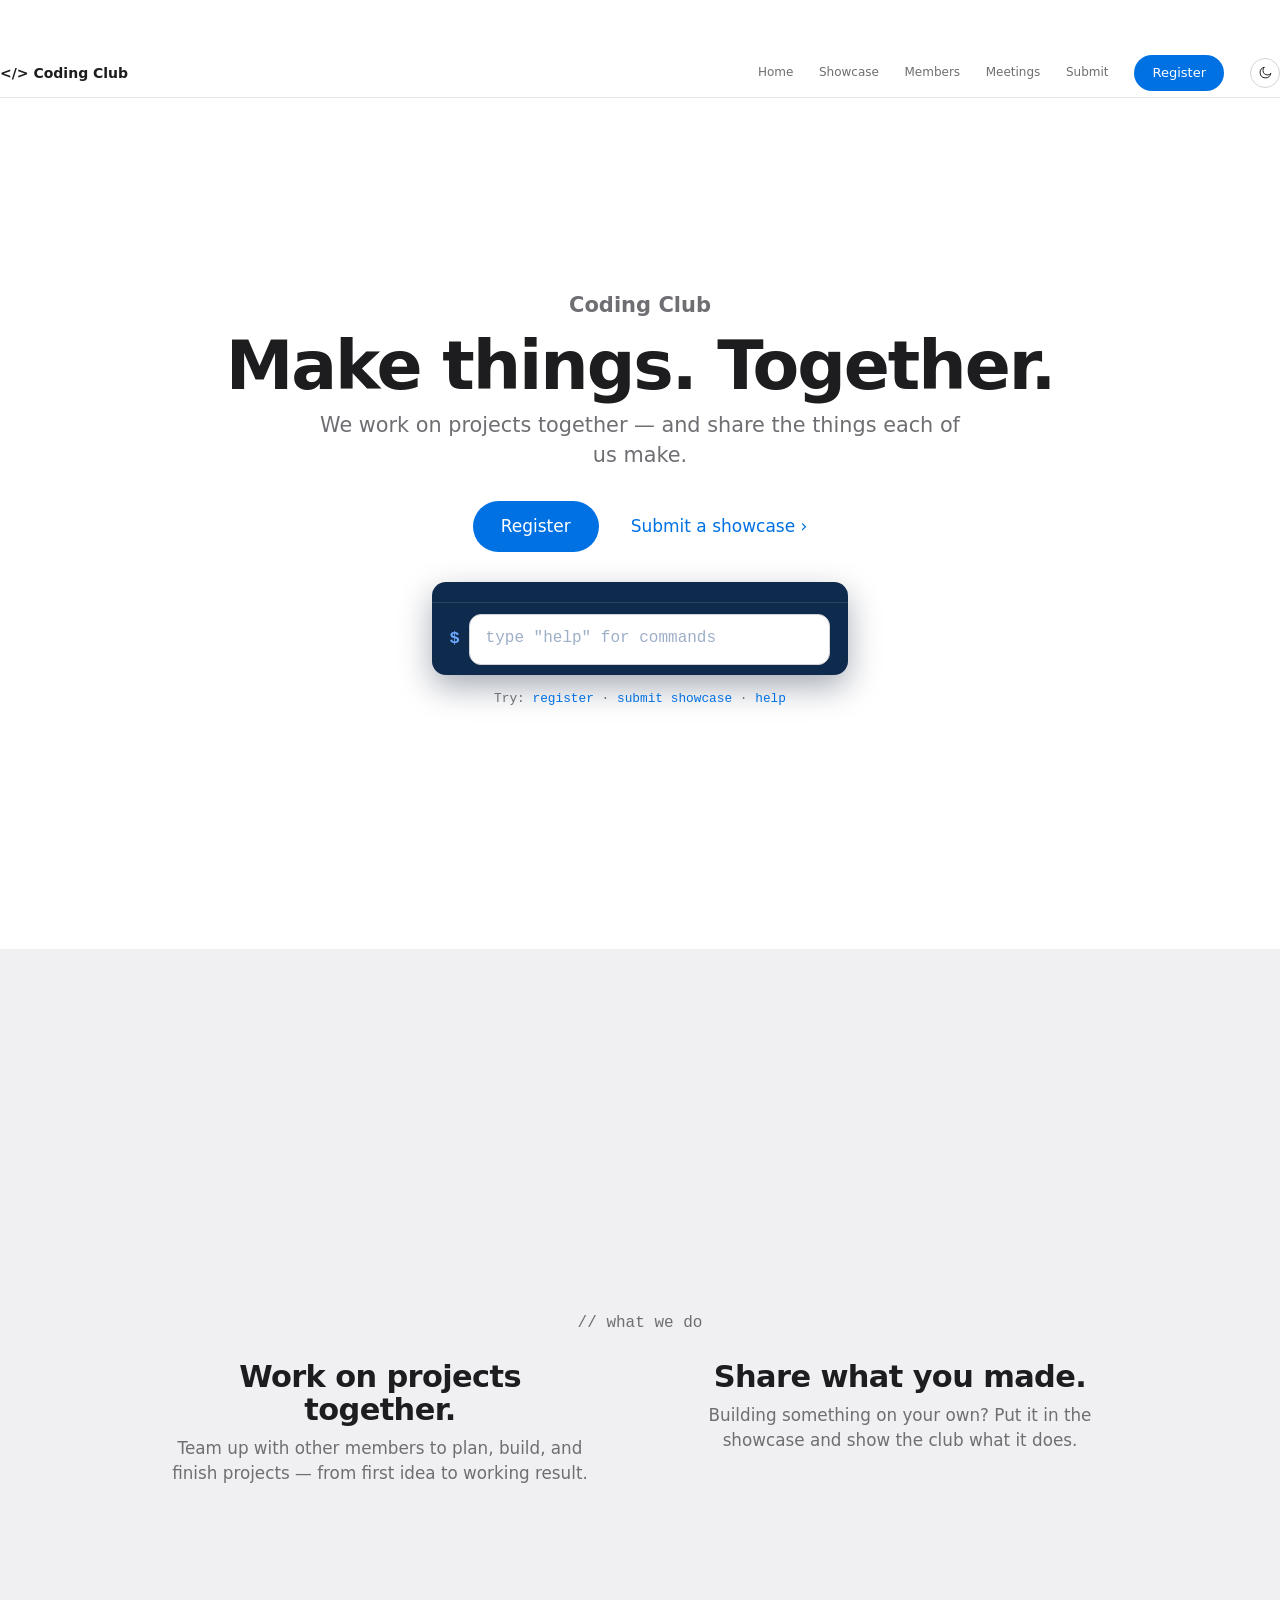
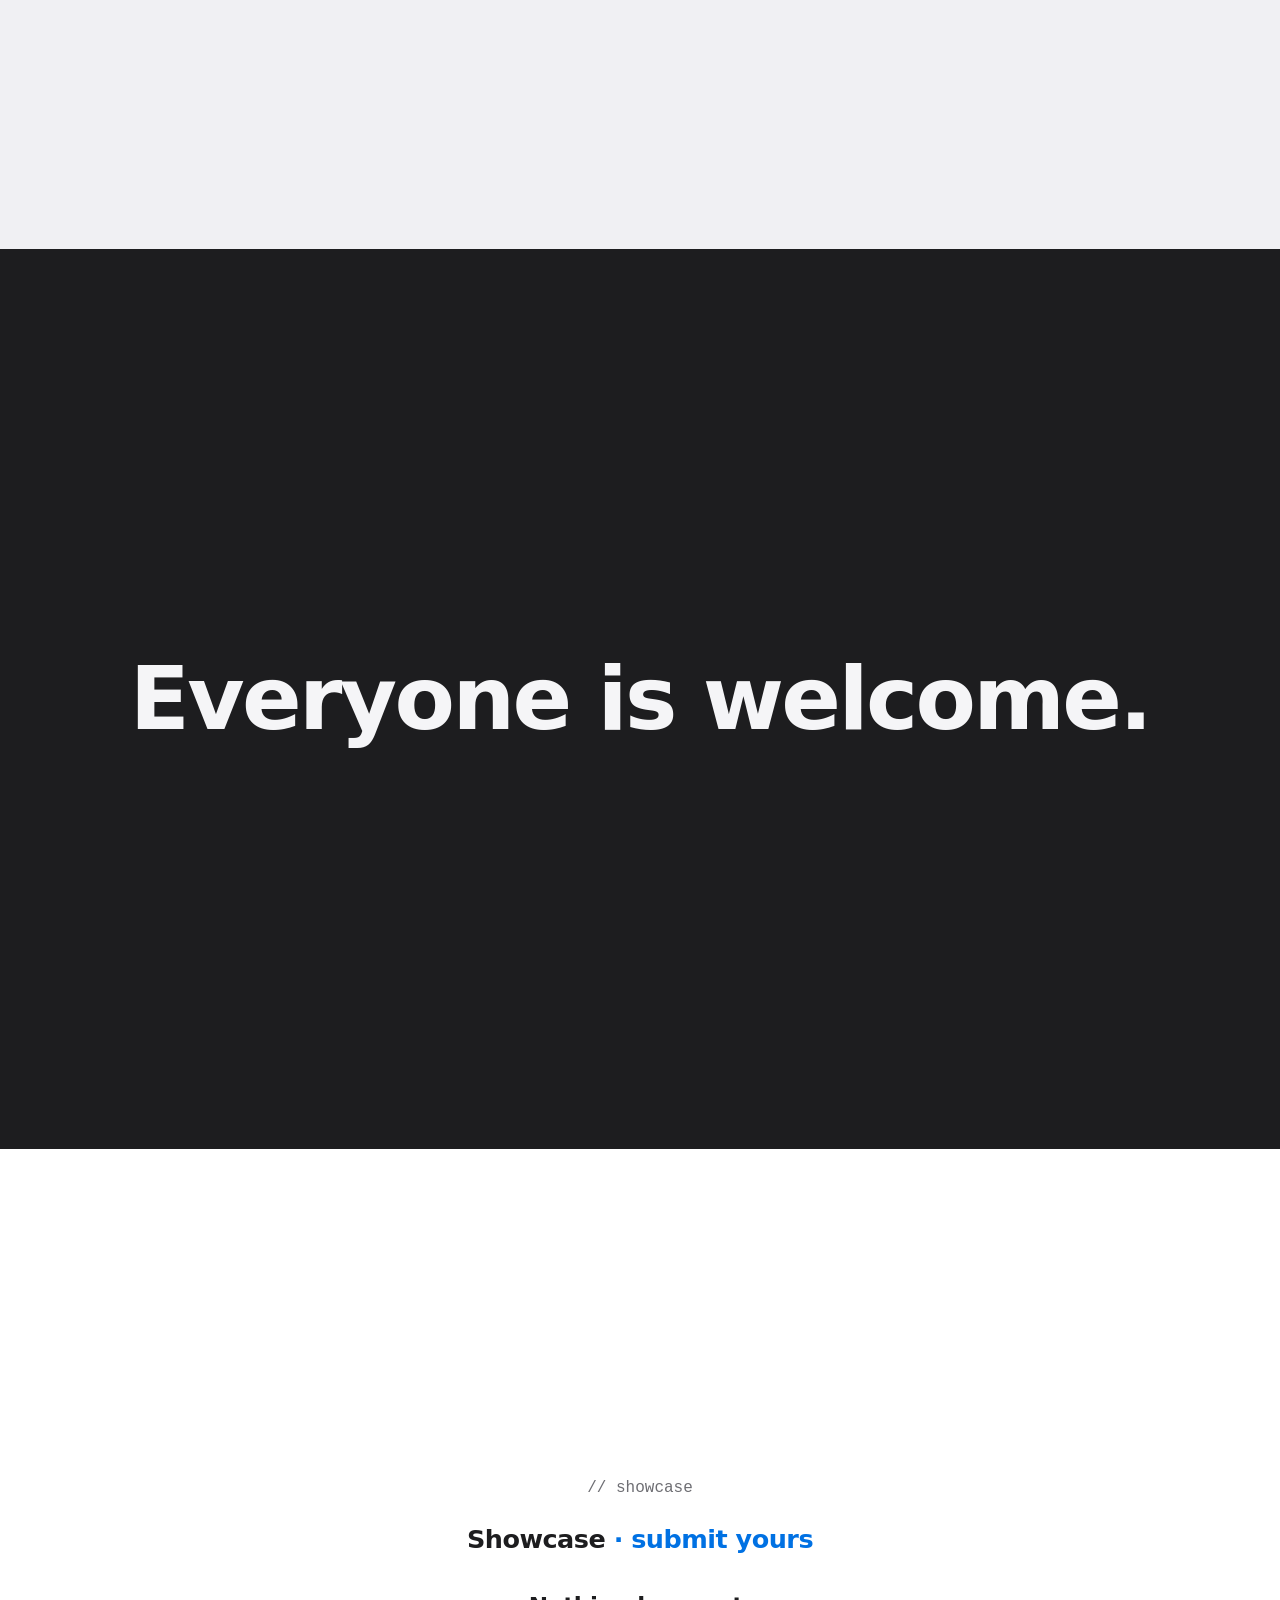
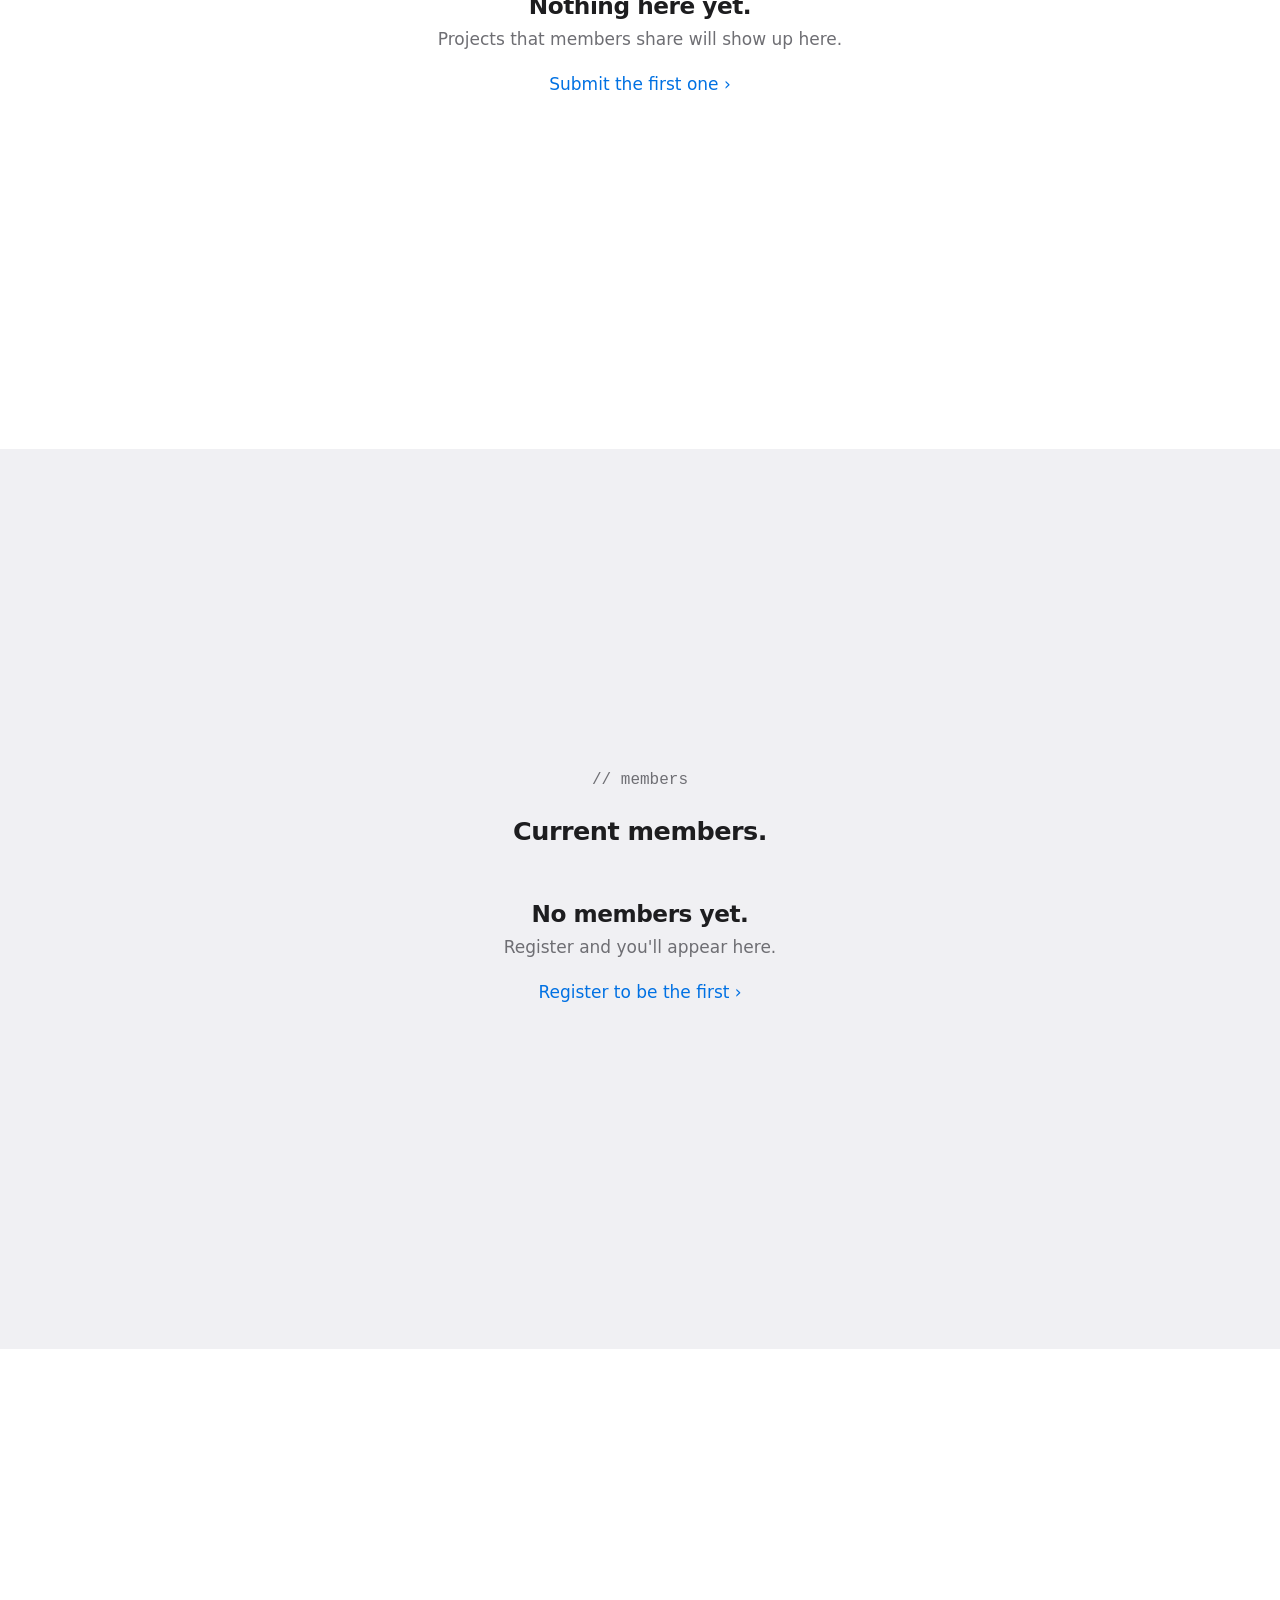
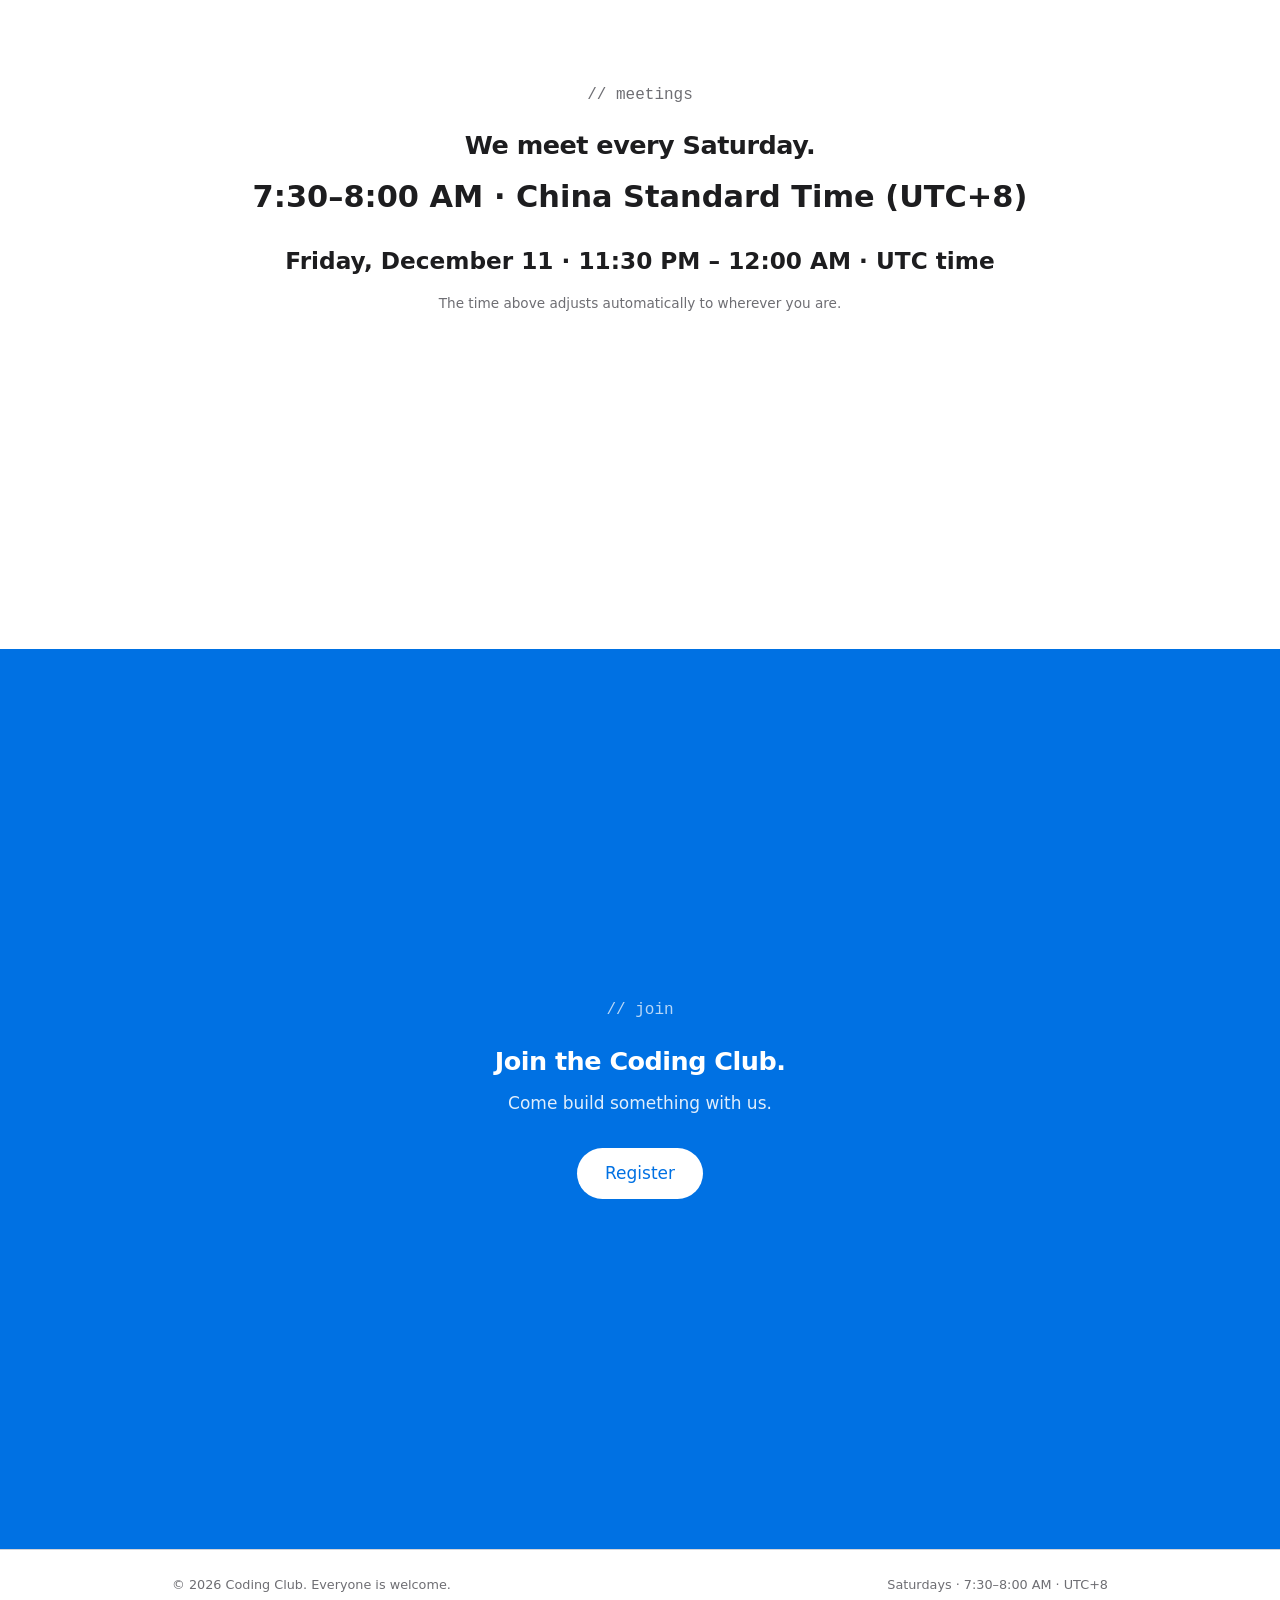
==== commit 063b987e: "Hero command terminal, members section with watch effect, stacking sections, nav updates" ====
--- a/index.html
+++ b/index.html
@@ -25,7 +25,9 @@
     <div class="nav-inner">
       <a class="logo" href="index.html">&lt;/&gt; Coding Club</a>
       <div class="nav-links">
+        <a href="#">Home</a>
         <a href="#showcase">Showcase</a>
+        <a href="#members">Members</a>
         <a href="#meetings">Meetings</a>
         <a href="submit.html">Submit</a>
         <a href="register.html" class="btn btn-primary">Register</a>
@@ -44,13 +46,22 @@
 
   <main>
     <section class="screen hero">
-      <p class="eyebrow reveal">The school Coding Club</p>
+      <p class="eyebrow reveal">Coding Club</p>
       <h1 class="reveal rd1">Make things. Together.</h1>
       <p class="sub reveal rd2">We work on projects together — and share the things each of us make.</p>
       <div class="hero-ctas reveal rd3">
         <a href="register.html" class="btn btn-primary btn-hero">Register</a>
         <a href="submit.html" class="cta-link">Submit a showcase<span class="chev" aria-hidden="true"> ›</span></a>
       </div>
+      <div class="terminal reveal rd3" id="terminal">
+        <div class="term-out" id="term-out" role="log" aria-live="polite"></div>
+        <div class="term-row">
+          <span class="term-prompt" aria-hidden="true">$</span>
+          <label for="term-input" class="visually-hidden">Type a command</label>
+          <input id="term-input" class="term-input" type="text" autocomplete="off" autocapitalize="off" spellcheck="false" placeholder='type "help" for commands'>
+        </div>
+      </div>
+      <p class="term-hint reveal rd3">Try: <button type="button" class="term-example">register</button> · <button type="button" class="term-example">submit showcase</button> · <button type="button" class="term-example">help</button></p>
     </section>
 
     <section class="screen screen-alt">
@@ -73,10 +84,7 @@
 
     <section id="showcase" class="screen">
       <p class="mono-label reveal">// showcase</p>
-      <div class="section-head reveal rd1">
-        <h2>Showcase.</h2>
-        <a href="submit.html" class="cta-link">Submit yours<span class="chev" aria-hidden="true"> ›</span></a>
-      </div>
+      <h2 class="reveal rd1">Showcase <a href="submit.html" class="inline-link">· submit yours</a></h2>
       <div id="showcase-grid" class="showcase-grid"></div>
       <div id="showcase-empty" class="empty reveal rd2">
         <h3>Nothing here yet.</h3>
@@ -85,7 +93,18 @@
       </div>
     </section>
 
-    <section id="meetings" class="screen screen-alt">
+    <section id="members" class="screen-scroll screen-alt">
+      <p class="mono-label reveal">// members</p>
+      <h2 class="reveal rd1">Current members.</h2>
+      <div id="member-list" class="member-list"></div>
+      <div id="member-empty" class="empty reveal rd2">
+        <h3>No members yet.</h3>
+        <p>Register and you'll appear here.</p>
+        <a href="register.html" class="cta-link">Register to be the first<span class="chev" aria-hidden="true"> ›</span></a>
+      </div>
+    </section>
+
+    <section id="meetings" class="screen">
       <p class="mono-label reveal">// meetings</p>
       <h2 class="reveal rd1">We meet every Saturday.</h2>
       <p class="rule reveal rd2">7:30–8:00 AM · China Standard Time (UTC+8)</p>
--- a/style.css
+++ b/style.css
@@ -109,8 +109,9 @@
 html { scroll-behavior: smooth; }
 
 /* Full-screen snap scrolling, enabled only on pages with .screen sections
-   (site.js adds the "snap" class). */
-html.snap { scroll-snap-type: y mandatory; }
+   (site.js adds the "snap" class). Proximity lets you rest mid-transition
+   between two sections instead of forcing distinct stops. */
+html.snap { scroll-snap-type: y proximity; }
 
 body {
   margin: 0;
@@ -197,8 +198,11 @@
 
 .cta-link:hover { text-decoration: underline; }
 
-/* ---------- Full-screen snap sections ---------- */
-.screen {
+/* ---------- Full-screen snap sections ----------
+   Sections pin in place while the next one slides up over them, so the
+   current section's content stays still during the change. */
+.screen,
+.screen-scroll {
   min-height: 100vh;
   min-height: 100svh;
   scroll-snap-align: start;
@@ -209,12 +213,20 @@
   padding: 6rem 22px;
 }
 
+.screen { position: sticky; top: 0; z-index: 1; }
+.screen-scroll { position: relative; z-index: 1; }
+
 /* Auto margins center each section's content; they collapse to zero when a
    section's content is taller than the viewport, so the top stays reachable. */
-.screen > :first-child { margin-top: auto; }
-.screen > :last-child { margin-bottom: auto; }
-
-.screen h2 { margin: 0 0 1rem; }
+.screen > :first-child, .screen-scroll > :first-child { margin-top: auto; }
+.screen > :last-child, .screen-scroll > :last-child { margin-bottom: auto; }
+
+.screen h2, .screen-scroll h2 { margin: 0 0 1rem; }
+
+/* On very short screens, unpin the sections so tall content stays reachable. */
+@media (max-height: 600px) {
+  .screen { position: relative; }
+}
 
 .screen-alt { background: var(--bg-alt); }
 
@@ -448,15 +460,133 @@
 /* ---------- Focus ---------- */
 a:focus-visible, button:focus-visible { outline: 2px solid var(--link); outline-offset: 2px; }
 
+/* ---------- Command terminal (home hero) ---------- */
+.terminal {
+  width: min(26rem, 100%);
+  margin-top: 1.9rem;
+  background: #0e2a4d;
+  border-radius: 14px;
+  box-shadow: 0 12px 32px rgba(4, 20, 46, 0.35);
+  color: #d9e6f7;
+  font-family: ui-monospace, "SF Mono", SFMono-Regular, Menlo, Consolas, "Liberation Mono", monospace;
+  text-align: left;
+}
+
+.term-out {
+  max-height: 9.5rem;
+  overflow-y: auto;
+  padding: 0.9rem 1.1rem 0.35rem;
+  font-size: 0.85rem;
+  line-height: 1.55;
+}
+
+.term-line { white-space: pre-wrap; word-break: break-word; }
+.term-echo { color: #8fb4e3; }
+.term-muted { color: #7d93b5; }
+.term-success { color: #7ee787; }
+
+.term-row {
+  display: flex;
+  align-items: center;
+  gap: 0.55rem;
+  padding: 0.65rem 1.1rem;
+  border-top: 1px solid rgba(255, 255, 255, 0.12);
+}
+
+.term-prompt { color: #6ea8ff; font-weight: 600; }
+
+.term-input {
+  flex: 1;
+  min-width: 0;
+  background: transparent;
+  border: 0;
+  outline: none;
+  color: #eaf2fc;
+  font: inherit;
+  font-size: 0.95rem;
+  padding: 0.35rem 0;
+}
+
+.term-input::placeholder { color: #7d93b5; }
+
+.term-hint {
+  margin: 0.9rem 0 0;
+  font-family: ui-monospace, "SF Mono", SFMono-Regular, Menlo, Consolas, "Liberation Mono", monospace;
+  font-size: 0.8rem;
+  color: var(--muted);
+}
+
+.term-example {
+  padding: 0;
+  border: 0;
+  background: none;
+  color: var(--link);
+  font: inherit;
+  cursor: pointer;
+}
+
+.term-example:hover { text-decoration: underline; }
+
+.visually-hidden {
+  position: absolute;
+  width: 1px;
+  height: 1px;
+  margin: -1px;
+  padding: 0;
+  overflow: hidden;
+  clip: rect(0 0 0 0);
+  white-space: nowrap;
+  border: 0;
+}
+
+/* ---------- Inline link inside a heading ---------- */
+.inline-link { color: var(--link); text-decoration: none; }
+.inline-link:hover { text-decoration: underline; }
+
+/* ---------- Back button (form pages) ---------- */
+.back-link {
+  display: inline-block;
+  font-size: 0.95rem;
+  color: var(--link);
+  text-decoration: none;
+  margin-bottom: 1.5rem;
+}
+
+.back-link:hover { text-decoration: underline; }
+
+/* ---------- Members (smartwatch-style list) ---------- */
+.member-list {
+  width: min(26rem, 100%);
+  display: flex;
+  flex-direction: column;
+  gap: 0.9rem;
+  margin: 1rem 0 0;
+}
+
+.member-item {
+  background: var(--card);
+  border-radius: 18px;
+  padding: 1rem 1.6rem;
+  display: flex;
+  flex-direction: column;
+  gap: 0.15rem;
+  transform-origin: center;
+  will-change: transform, opacity;
+}
+
+.member-name { font-size: 1.15rem; font-weight: 600; }
+.member-date { font-size: 0.8rem; color: var(--muted); }
+
 /* ---------- Scroll-reveal animations ----------
    Enabled by the inline head script (class "anim-on" on <html>);
-   site.js adds "is-visible" as elements enter the viewport. */
+   site.js adds "is-visible" as elements enter the viewport.
+   The transform eases past its target and settles back — a small bounce. */
 html.anim-on .reveal {
   opacity: 0;
   transform: translateY(24px);
   transition:
-    opacity 0.7s cubic-bezier(0.22, 0.61, 0.36, 1),
-    transform 0.7s cubic-bezier(0.22, 0.61, 0.36, 1);
+    opacity 0.6s cubic-bezier(0.22, 0.61, 0.36, 1),
+    transform 0.8s cubic-bezier(0.34, 1.56, 0.64, 1);
 }
 
 html.anim-on .reveal.is-visible {
@@ -483,7 +613,7 @@
   .nav-links a:not(.btn) { display: none; }
   .nav-inner { overflow-x: visible; gap: 1rem; }
   .nav-links { gap: 0.9rem; }
-  .screen { padding-top: 4.5rem; padding-bottom: 4.5rem; }
+  .screen, .screen-scroll { padding-top: 4.5rem; padding-bottom: 4.5rem; }
   .hero-ctas { gap: 1.25rem; }
   .form-card { padding: 1.9rem 1.4rem; }
 }
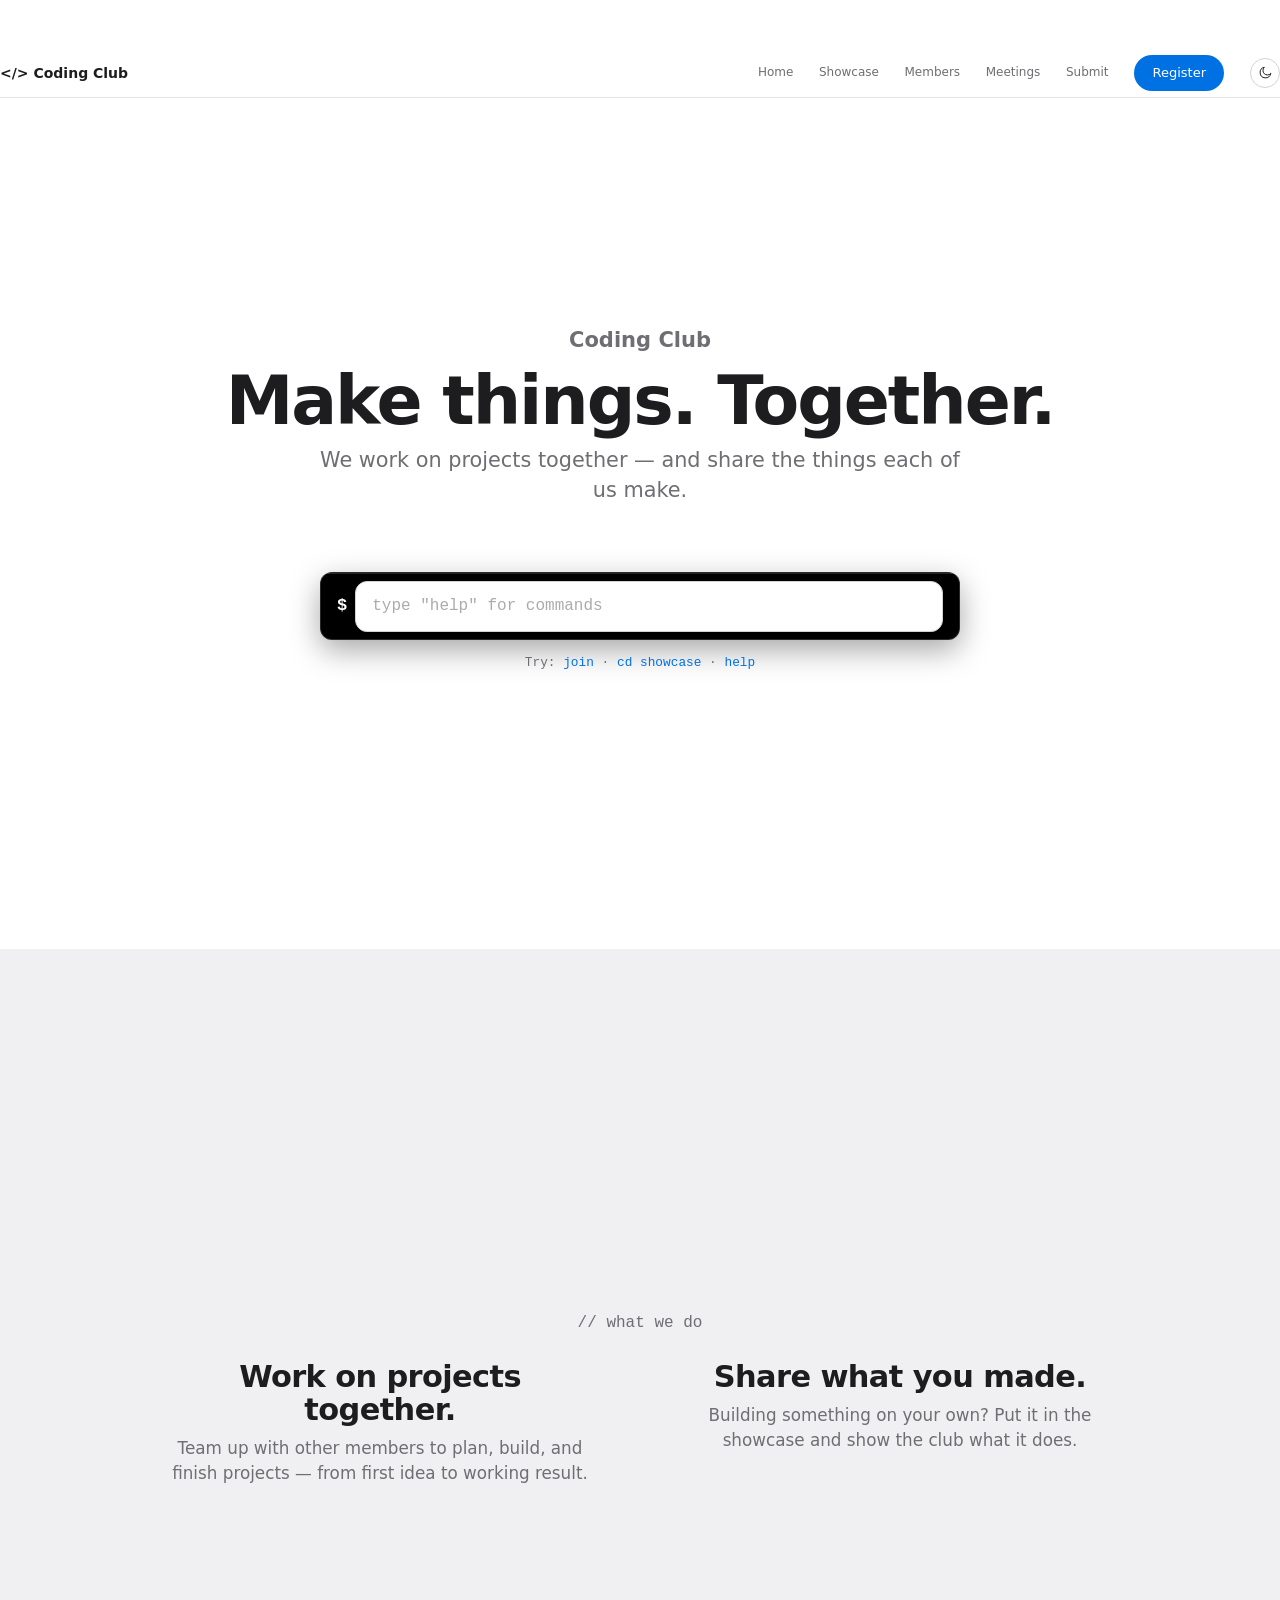
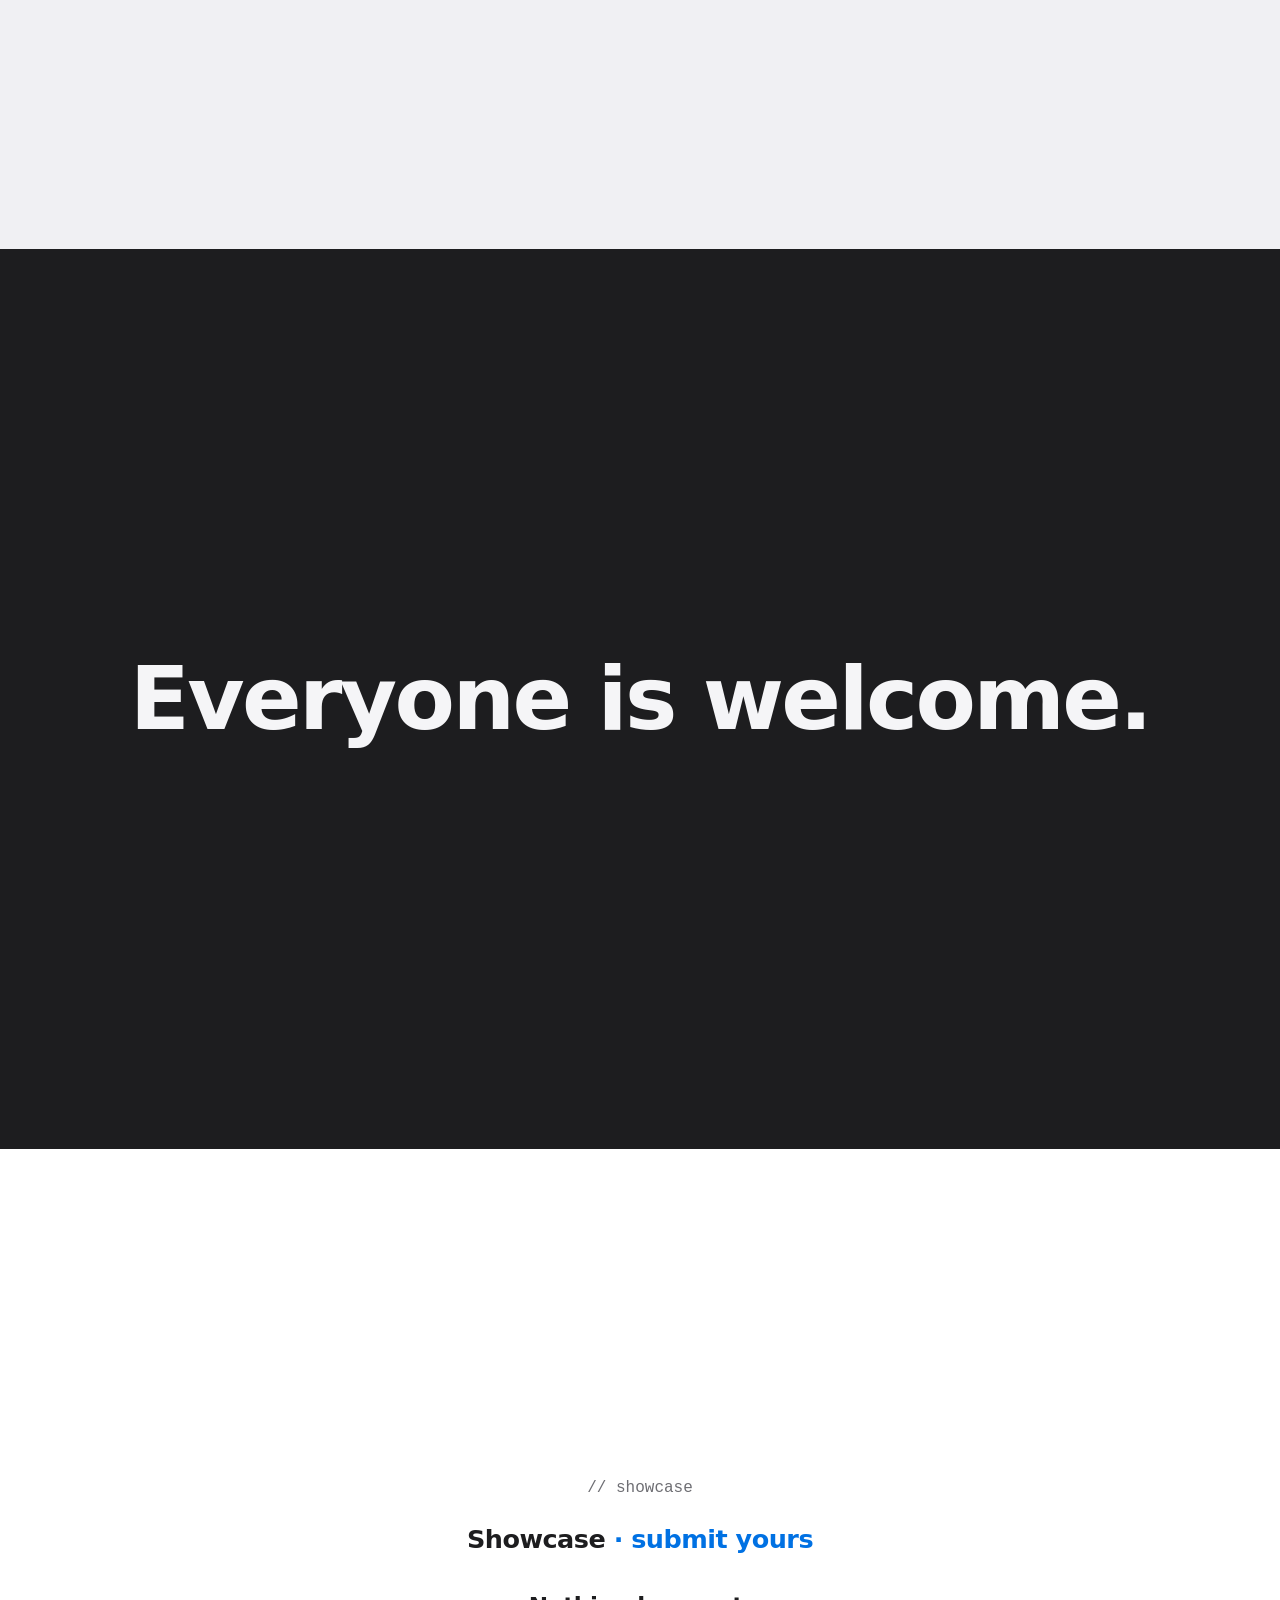
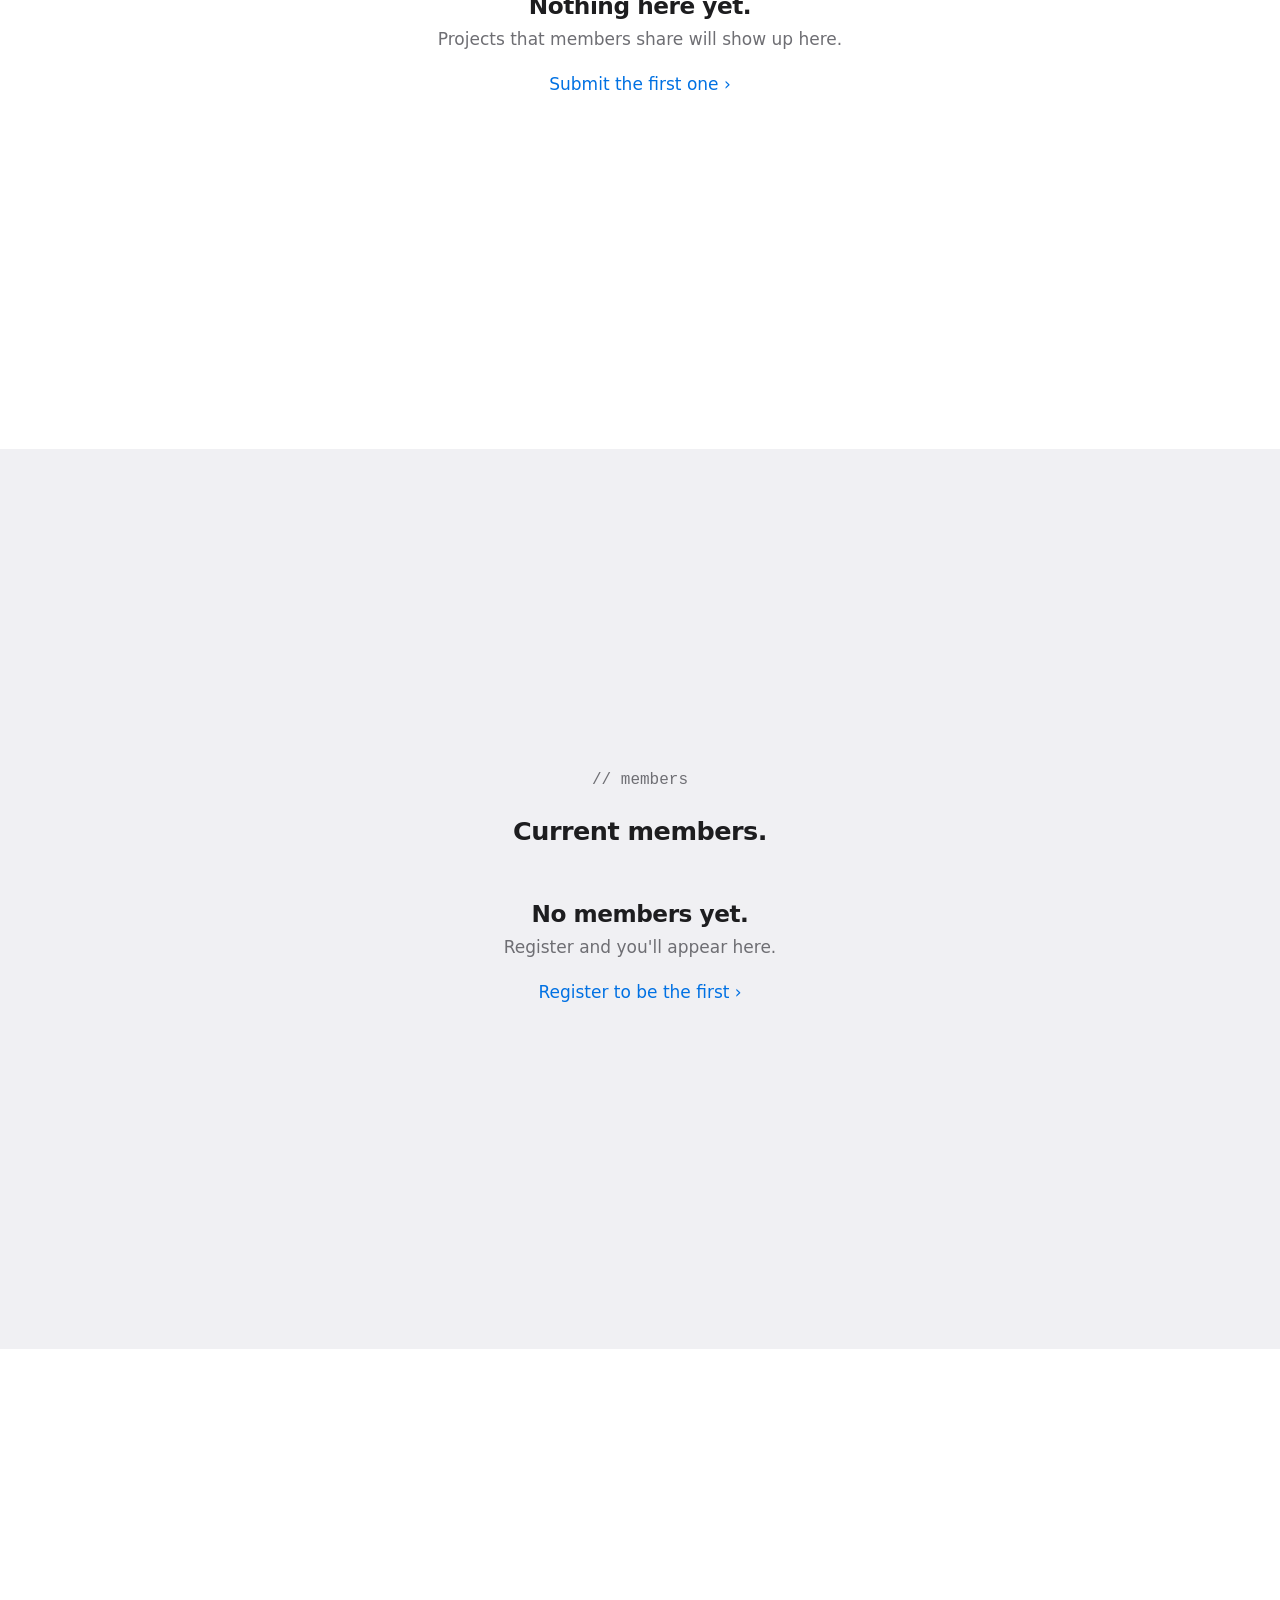
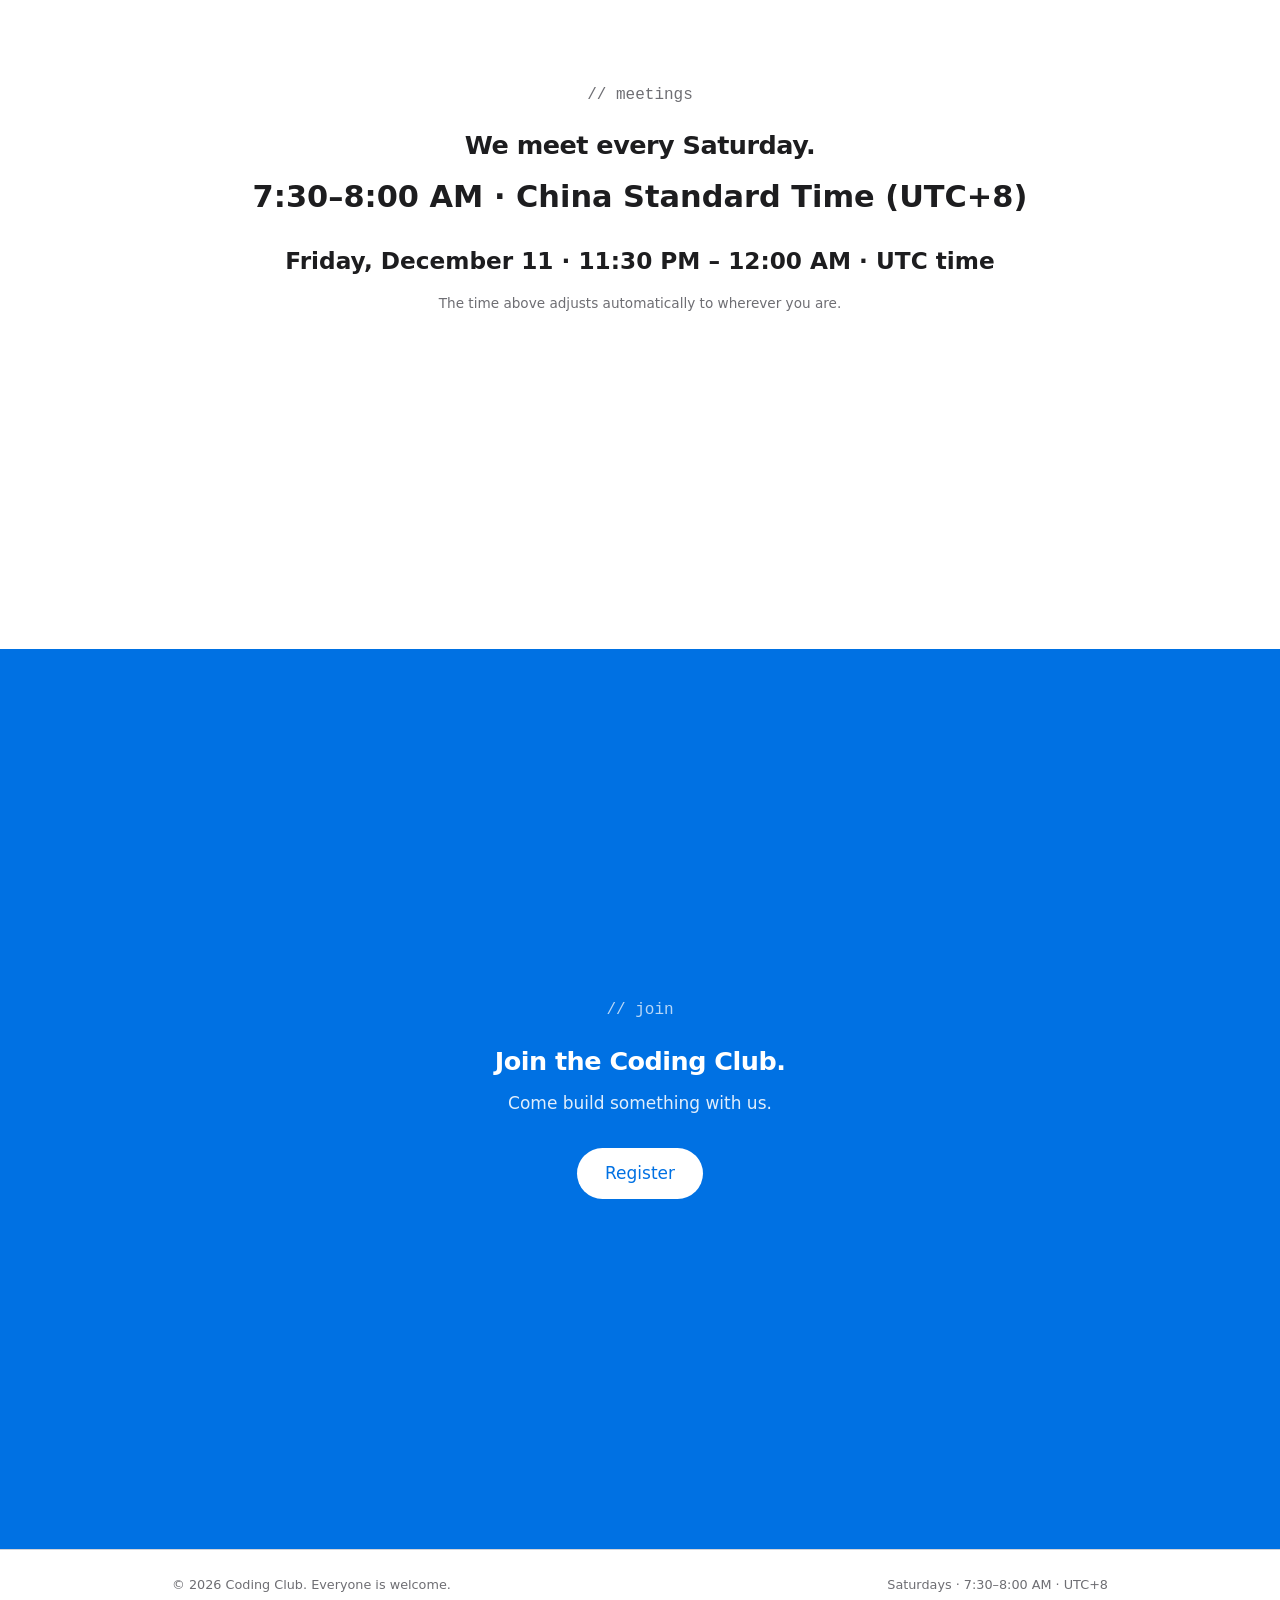
==== commit 03e18335: "Fix section overlap, monochrome terminal with realistic commands, remove hero buttons" ====
--- a/index.html
+++ b/index.html
@@ -49,10 +49,6 @@
       <p class="eyebrow reveal">Coding Club</p>
       <h1 class="reveal rd1">Make things. Together.</h1>
       <p class="sub reveal rd2">We work on projects together — and share the things each of us make.</p>
-      <div class="hero-ctas reveal rd3">
-        <a href="register.html" class="btn btn-primary btn-hero">Register</a>
-        <a href="submit.html" class="cta-link">Submit a showcase<span class="chev" aria-hidden="true"> ›</span></a>
-      </div>
       <div class="terminal reveal rd3" id="terminal">
         <div class="term-out" id="term-out" role="log" aria-live="polite"></div>
         <div class="term-row">
@@ -61,7 +57,7 @@
           <input id="term-input" class="term-input" type="text" autocomplete="off" autocapitalize="off" spellcheck="false" placeholder='type "help" for commands'>
         </div>
       </div>
-      <p class="term-hint reveal rd3">Try: <button type="button" class="term-example">register</button> · <button type="button" class="term-example">submit showcase</button> · <button type="button" class="term-example">help</button></p>
+      <p class="term-hint reveal rd3">Try: <button type="button" class="term-example">join</button> · <button type="button" class="term-example">cd showcase</button> · <button type="button" class="term-example">help</button></p>
     </section>
 
     <section class="screen screen-alt">
@@ -82,7 +78,7 @@
       <h2 class="reveal">Everyone is welcome.</h2>
     </section>
 
-    <section id="showcase" class="screen">
+    <section id="showcase" class="screen-scroll">
       <p class="mono-label reveal">// showcase</p>
       <h2 class="reveal rd1">Showcase <a href="submit.html" class="inline-link">· submit yours</a></h2>
       <div id="showcase-grid" class="showcase-grid"></div>
--- a/style.css
+++ b/style.css
@@ -267,14 +267,6 @@
   margin: 0 0 1.9rem;
 }
 
-.hero-ctas {
-  display: flex;
-  align-items: center;
-  justify-content: center;
-  gap: 2rem;
-  flex-wrap: wrap;
-}
-
 /* ---------- What we do (two text columns) ---------- */
 .duo {
   width: 100%;
@@ -337,8 +329,15 @@
 .next-time { font-size: clamp(1.1rem, 2.8vw, 1.45rem); font-weight: 600; margin: 0 0 1rem; }
 .note { color: var(--muted); font-size: 0.85rem; margin: 0; }
 
-/* ---------- Footer ---------- */
-footer { border-top: 1px solid var(--hairline); }
+/* ---------- Footer ----------
+   Positioned above the pinned sections so it slides over the last one
+   instead of hiding behind it. */
+footer {
+  position: relative;
+  z-index: 2;
+  background: var(--bg);
+  border-top: 1px solid var(--hairline);
+}
 html.snap footer { scroll-snap-align: end; }
 
 .foot-inner {
@@ -460,40 +459,59 @@
 /* ---------- Focus ---------- */
 a:focus-visible, button:focus-visible { outline: 2px solid var(--link); outline-offset: 2px; }
 
-/* ---------- Command terminal (home hero) ---------- */
+/* ---------- Command terminal (home hero) ----------
+   Skinny, wide, black and white. The output area starts hidden and each
+   printed line fades in just above the input row. */
 .terminal {
-  width: min(26rem, 100%);
-  margin-top: 1.9rem;
-  background: #0e2a4d;
-  border-radius: 14px;
-  box-shadow: 0 12px 32px rgba(4, 20, 46, 0.35);
-  color: #d9e6f7;
+  width: min(40rem, 100%);
+  margin-top: 2.2rem;
+  background: #000000;
+  border: 1px solid rgba(255, 255, 255, 0.16);
+  border-radius: 12px;
+  box-shadow: 0 10px 30px rgba(0, 0, 0, 0.35);
+  color: #f2f2f2;
   font-family: ui-monospace, "SF Mono", SFMono-Regular, Menlo, Consolas, "Liberation Mono", monospace;
   text-align: left;
 }
 
 .term-out {
-  max-height: 9.5rem;
+  max-height: 4.4rem;
   overflow-y: auto;
-  padding: 0.9rem 1.1rem 0.35rem;
-  font-size: 0.85rem;
-  line-height: 1.55;
-}
-
-.term-line { white-space: pre-wrap; word-break: break-word; }
-.term-echo { color: #8fb4e3; }
-.term-muted { color: #7d93b5; }
-.term-success { color: #7ee787; }
+  padding: 0.7rem 1rem 0.3rem;
+  font-size: 0.82rem;
+  line-height: 1.5;
+}
+
+.term-out:empty { display: none; }
+
+.term-line {
+  white-space: pre-wrap;
+  word-break: break-word;
+  animation: term-line-in 0.22s ease-out;
+}
+
+@keyframes term-line-in {
+  from { opacity: 0; transform: translateY(3px); }
+  to { opacity: 1; transform: none; }
+}
+
+@media (prefers-reduced-motion: reduce) {
+  .term-line { animation: none; }
+}
+
+.term-echo { color: #bfbfbf; }
+.term-muted { color: #8f8f8f; }
+.term-success { color: #ffffff; font-weight: 700; }
 
 .term-row {
   display: flex;
   align-items: center;
-  gap: 0.55rem;
-  padding: 0.65rem 1.1rem;
-  border-top: 1px solid rgba(255, 255, 255, 0.12);
-}
-
-.term-prompt { color: #6ea8ff; font-weight: 600; }
+  gap: 0.5rem;
+  padding: 0.45rem 1rem;
+  border-top: 1px solid rgba(255, 255, 255, 0.14);
+}
+
+.term-prompt { color: #ffffff; font-weight: 700; }
 
 .term-input {
   flex: 1;
@@ -501,13 +519,13 @@
   background: transparent;
   border: 0;
   outline: none;
-  color: #eaf2fc;
+  color: #ffffff;
   font: inherit;
-  font-size: 0.95rem;
-  padding: 0.35rem 0;
-}
-
-.term-input::placeholder { color: #7d93b5; }
+  font-size: 0.9rem;
+  padding: 0.3rem 0;
+}
+
+.term-input::placeholder { color: #8f8f8f; }
 
 .term-hint {
   margin: 0.9rem 0 0;
@@ -614,6 +632,5 @@
   .nav-inner { overflow-x: visible; gap: 1rem; }
   .nav-links { gap: 0.9rem; }
   .screen, .screen-scroll { padding-top: 4.5rem; padding-bottom: 4.5rem; }
-  .hero-ctas { gap: 1.25rem; }
   .form-card { padding: 1.9rem 1.4rem; }
 }
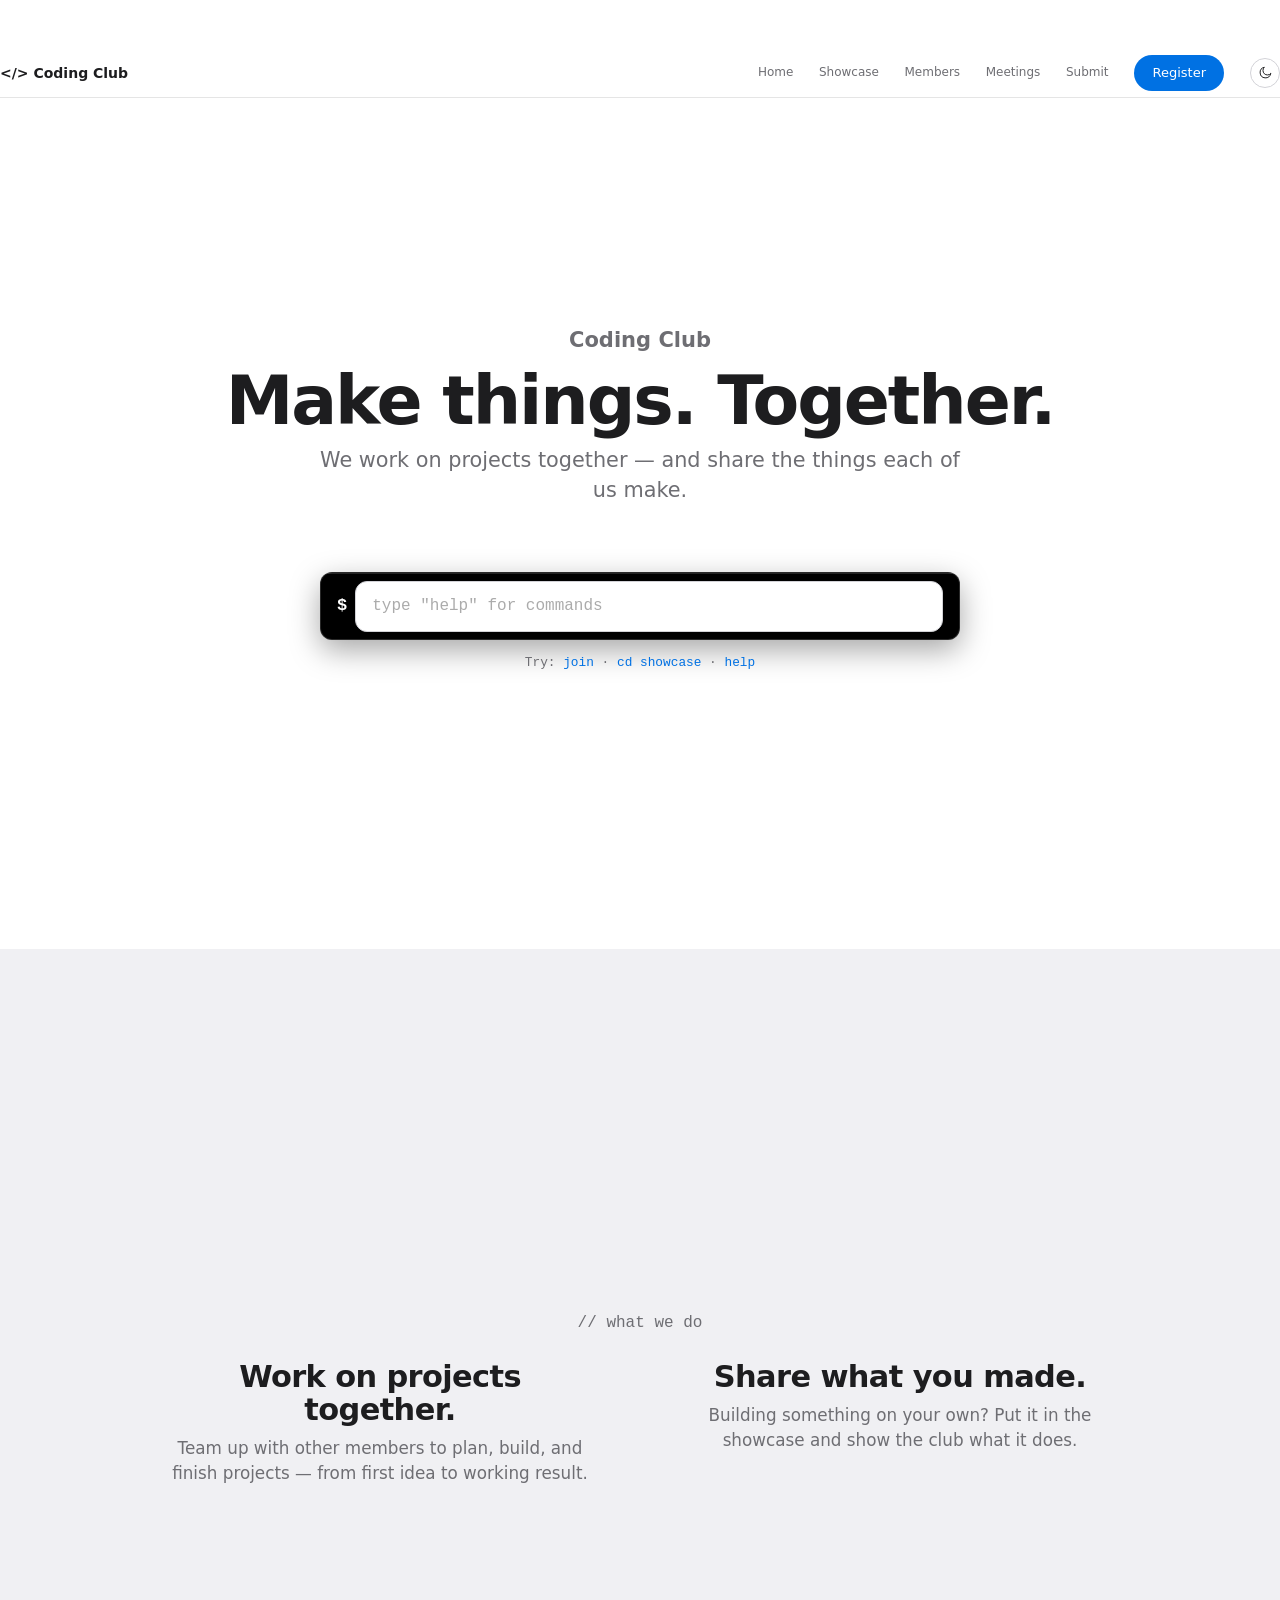
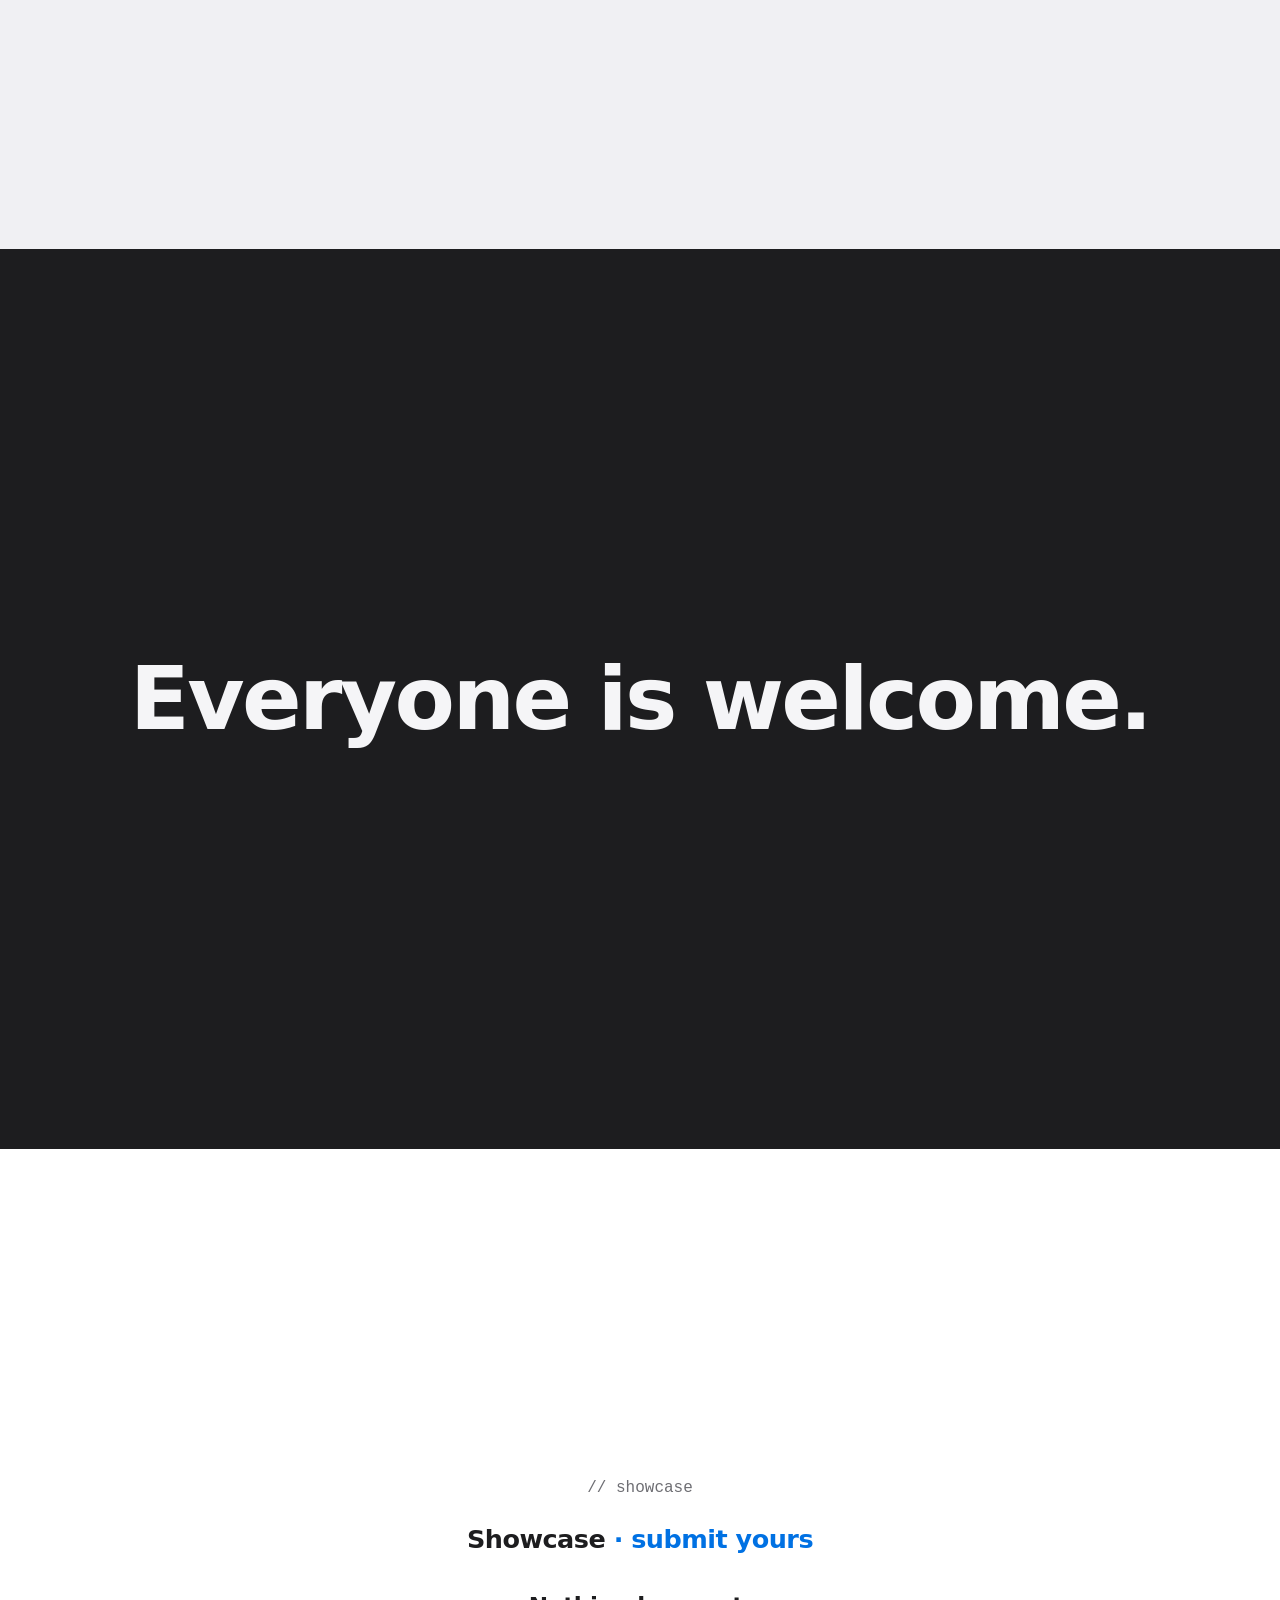
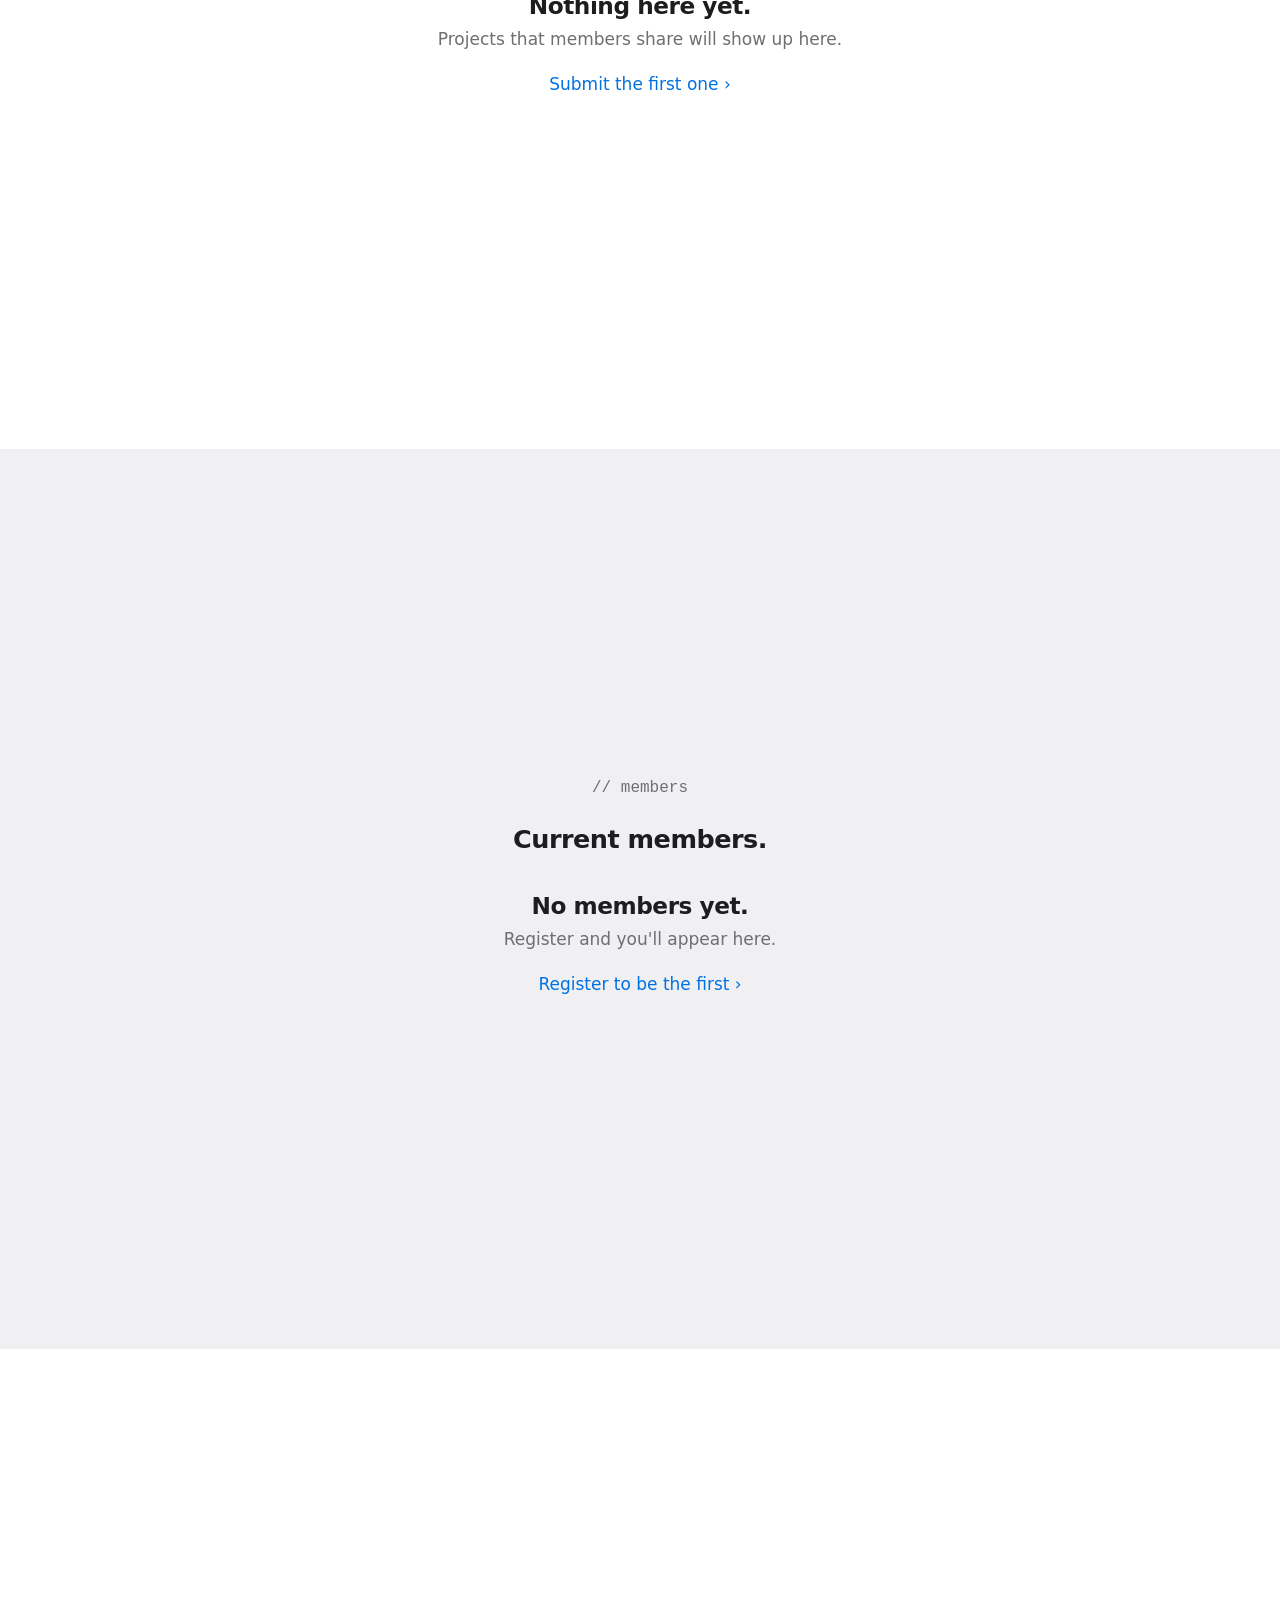
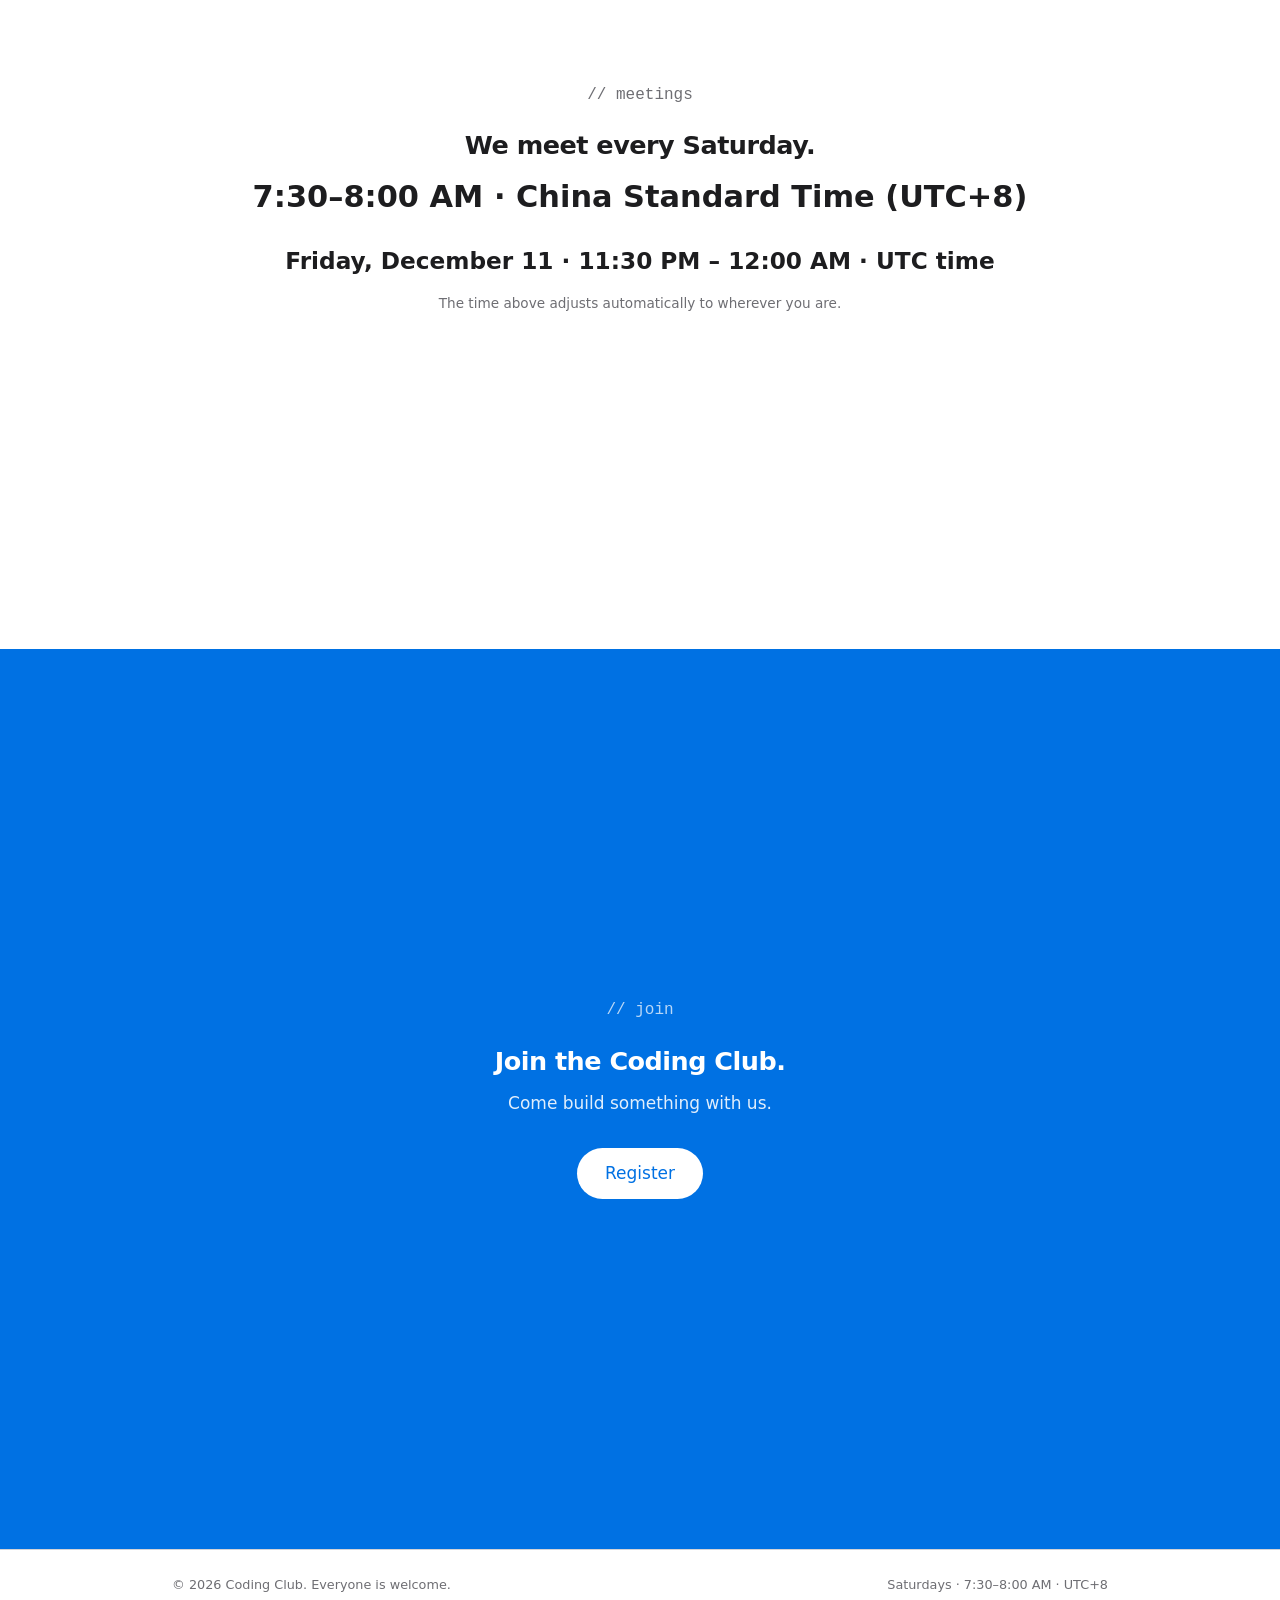
==== commit 75c34550: "Prevent section overlap and add scroll-through members list" ====
--- a/index.html
+++ b/index.html
@@ -92,7 +92,7 @@
     <section id="members" class="screen-scroll screen-alt">
       <p class="mono-label reveal">// members</p>
       <h2 class="reveal rd1">Current members.</h2>
-      <div id="member-list" class="member-list"></div>
+      <div id="member-list" class="member-list" tabindex="0" role="region" aria-label="Current members"></div>
       <div id="member-empty" class="empty reveal rd2">
         <h3>No members yet.</h3>
         <p>Register and you'll appear here.</p>
--- a/style.css
+++ b/style.css
@@ -200,7 +200,8 @@
 
 /* ---------- Full-screen snap sections ----------
    Sections pin in place while the next one slides up over them, so the
-   current section's content stays still during the change. */
+   current section's content stays still during the change. Every section
+   needs an opaque background so the pinned section below cannot show through. */
 .screen,
 .screen-scroll {
   min-height: 100vh;
@@ -209,17 +210,14 @@
   display: flex;
   flex-direction: column;
   align-items: center;
+  justify-content: center;
   text-align: center;
   padding: 6rem 22px;
+  background: var(--bg);
 }
 
 .screen { position: sticky; top: 0; z-index: 1; }
 .screen-scroll { position: relative; z-index: 1; }
-
-/* Auto margins center each section's content; they collapse to zero when a
-   section's content is taller than the viewport, so the top stays reachable. */
-.screen > :first-child, .screen-scroll > :first-child { margin-top: auto; }
-.screen > :last-child, .screen-scroll > :last-child { margin-bottom: auto; }
 
 .screen h2, .screen-scroll h2 { margin: 0 0 1rem; }
 
@@ -572,13 +570,39 @@
 
 .back-link:hover { text-decoration: underline; }
 
-/* ---------- Members (smartwatch-style list) ---------- */
+/* ---------- Members (smartwatch-style list) ----------
+   The section stays one viewport tall. Long lists scroll inside the section;
+   native scroll chaining returns to the page after the final member. */
+#members {
+  height: 100vh;
+  height: 100svh;
+}
+
+#members > .mono-label,
+#members > h2,
+#members > .empty { flex: none; }
+
 .member-list {
   width: min(26rem, 100%);
   display: flex;
+  flex: 0 1 auto;
   flex-direction: column;
   gap: 0.9rem;
+  min-height: 0;
   margin: 1rem 0 0;
+  padding: 0.25rem 0.5rem;
+  overflow-y: auto;
+  overscroll-behavior-y: auto;
+  scrollbar-width: thin;
+  scrollbar-color: var(--muted) transparent;
+}
+
+.member-list:empty { display: none; }
+
+.member-list:focus-visible {
+  outline: 2px solid var(--link);
+  outline-offset: 4px;
+  border-radius: 18px;
 }
 
 .member-item {
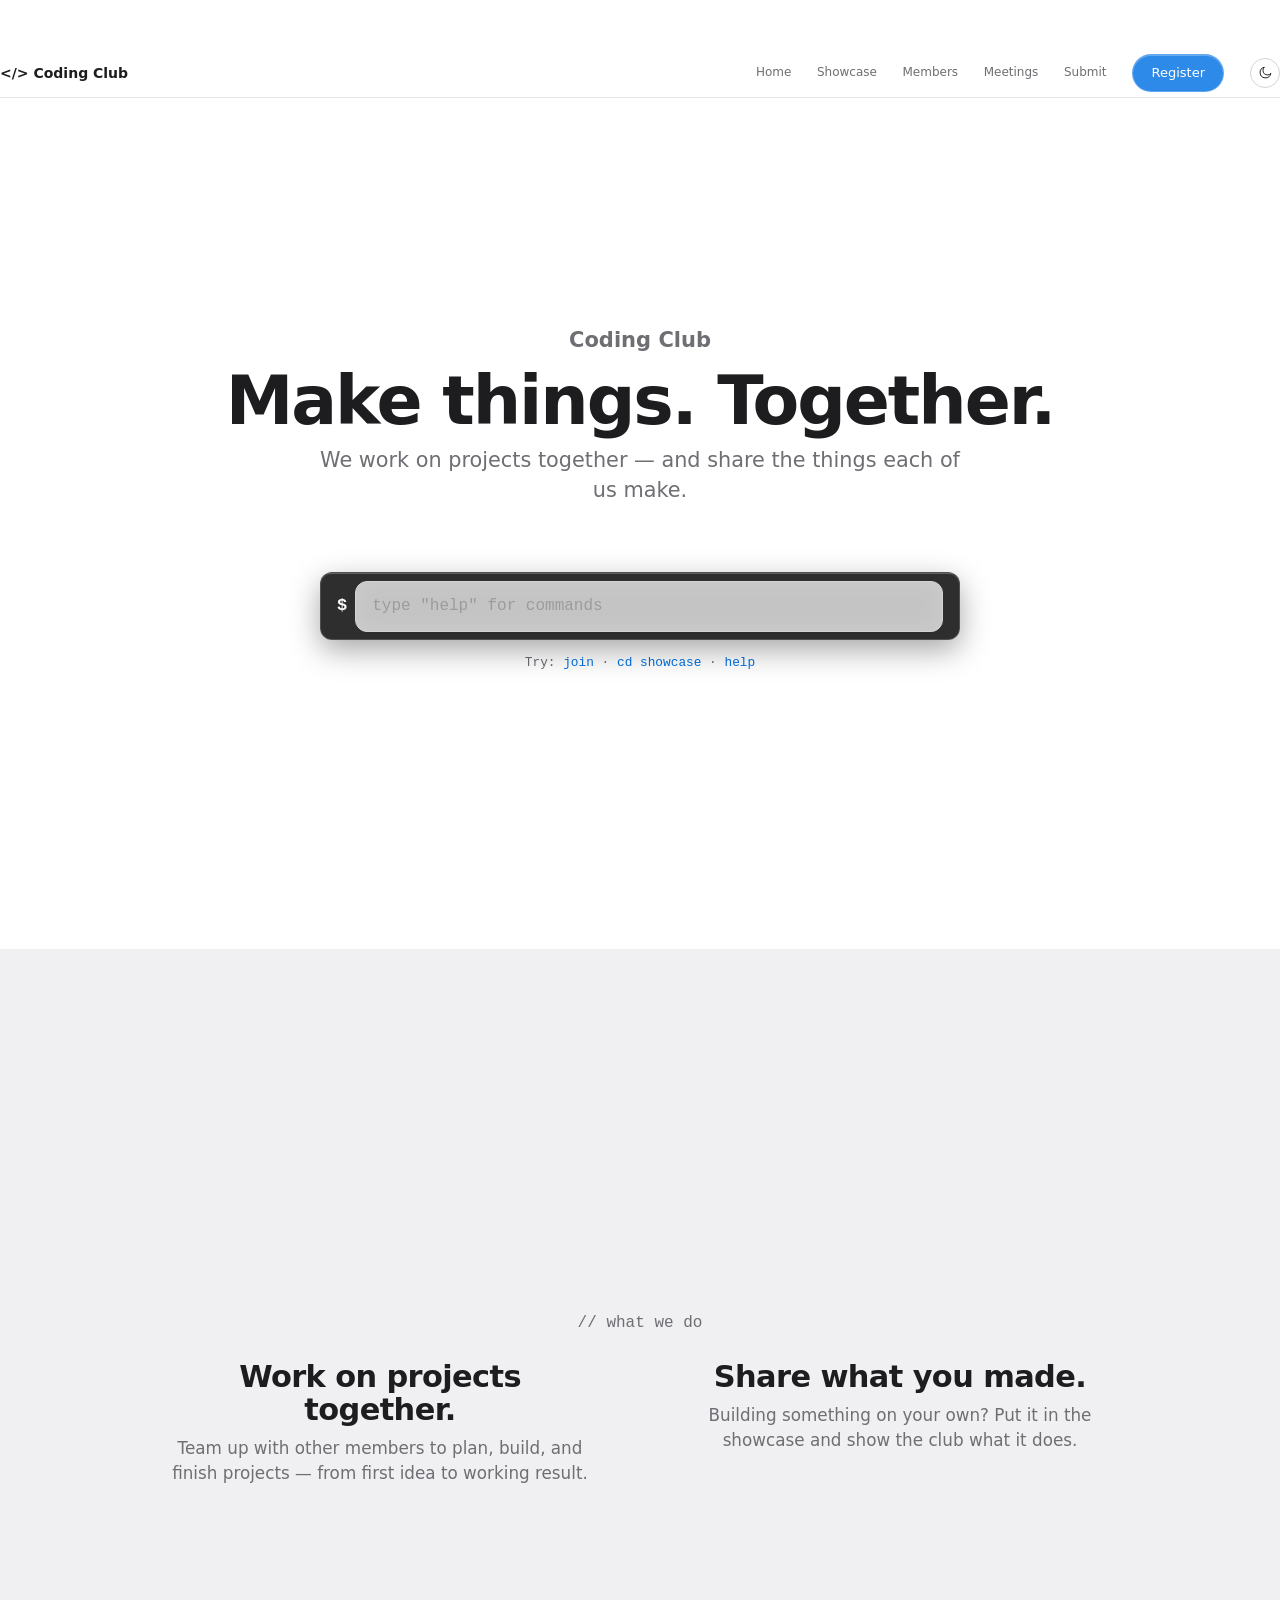
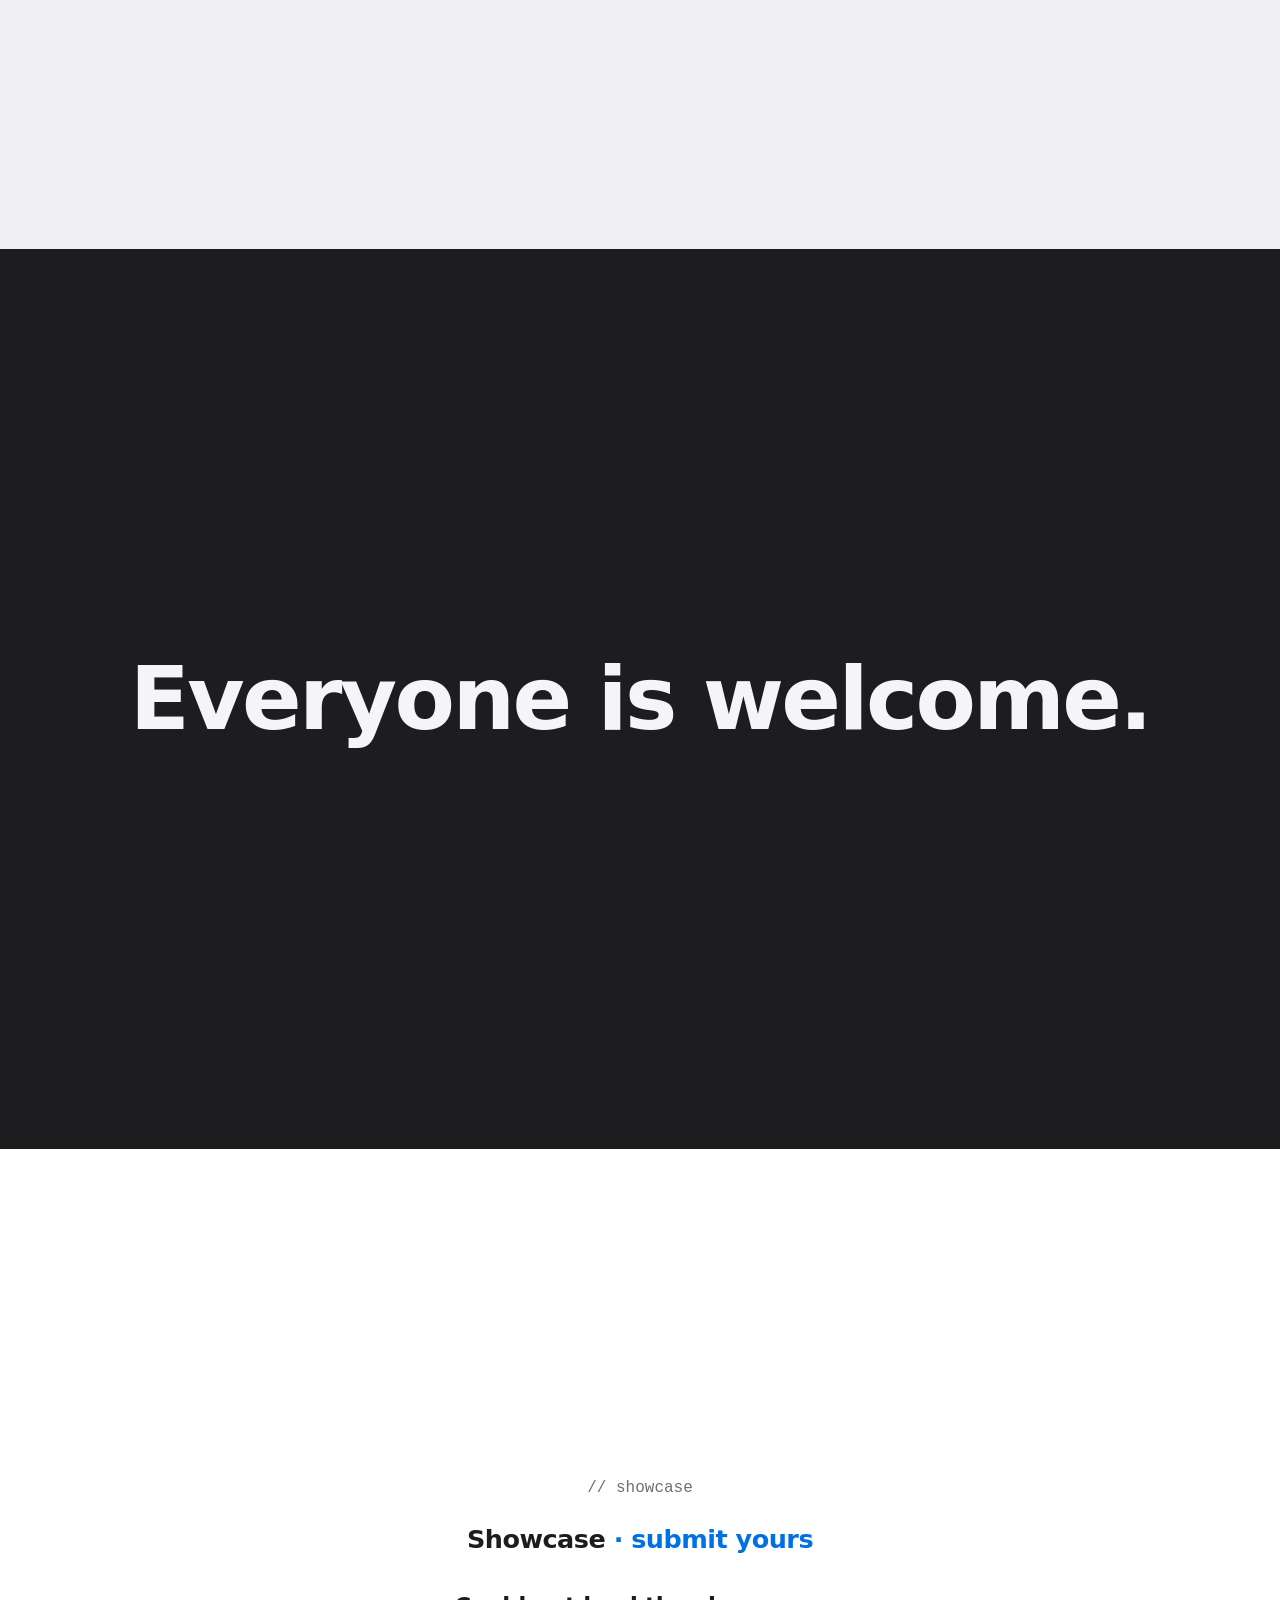
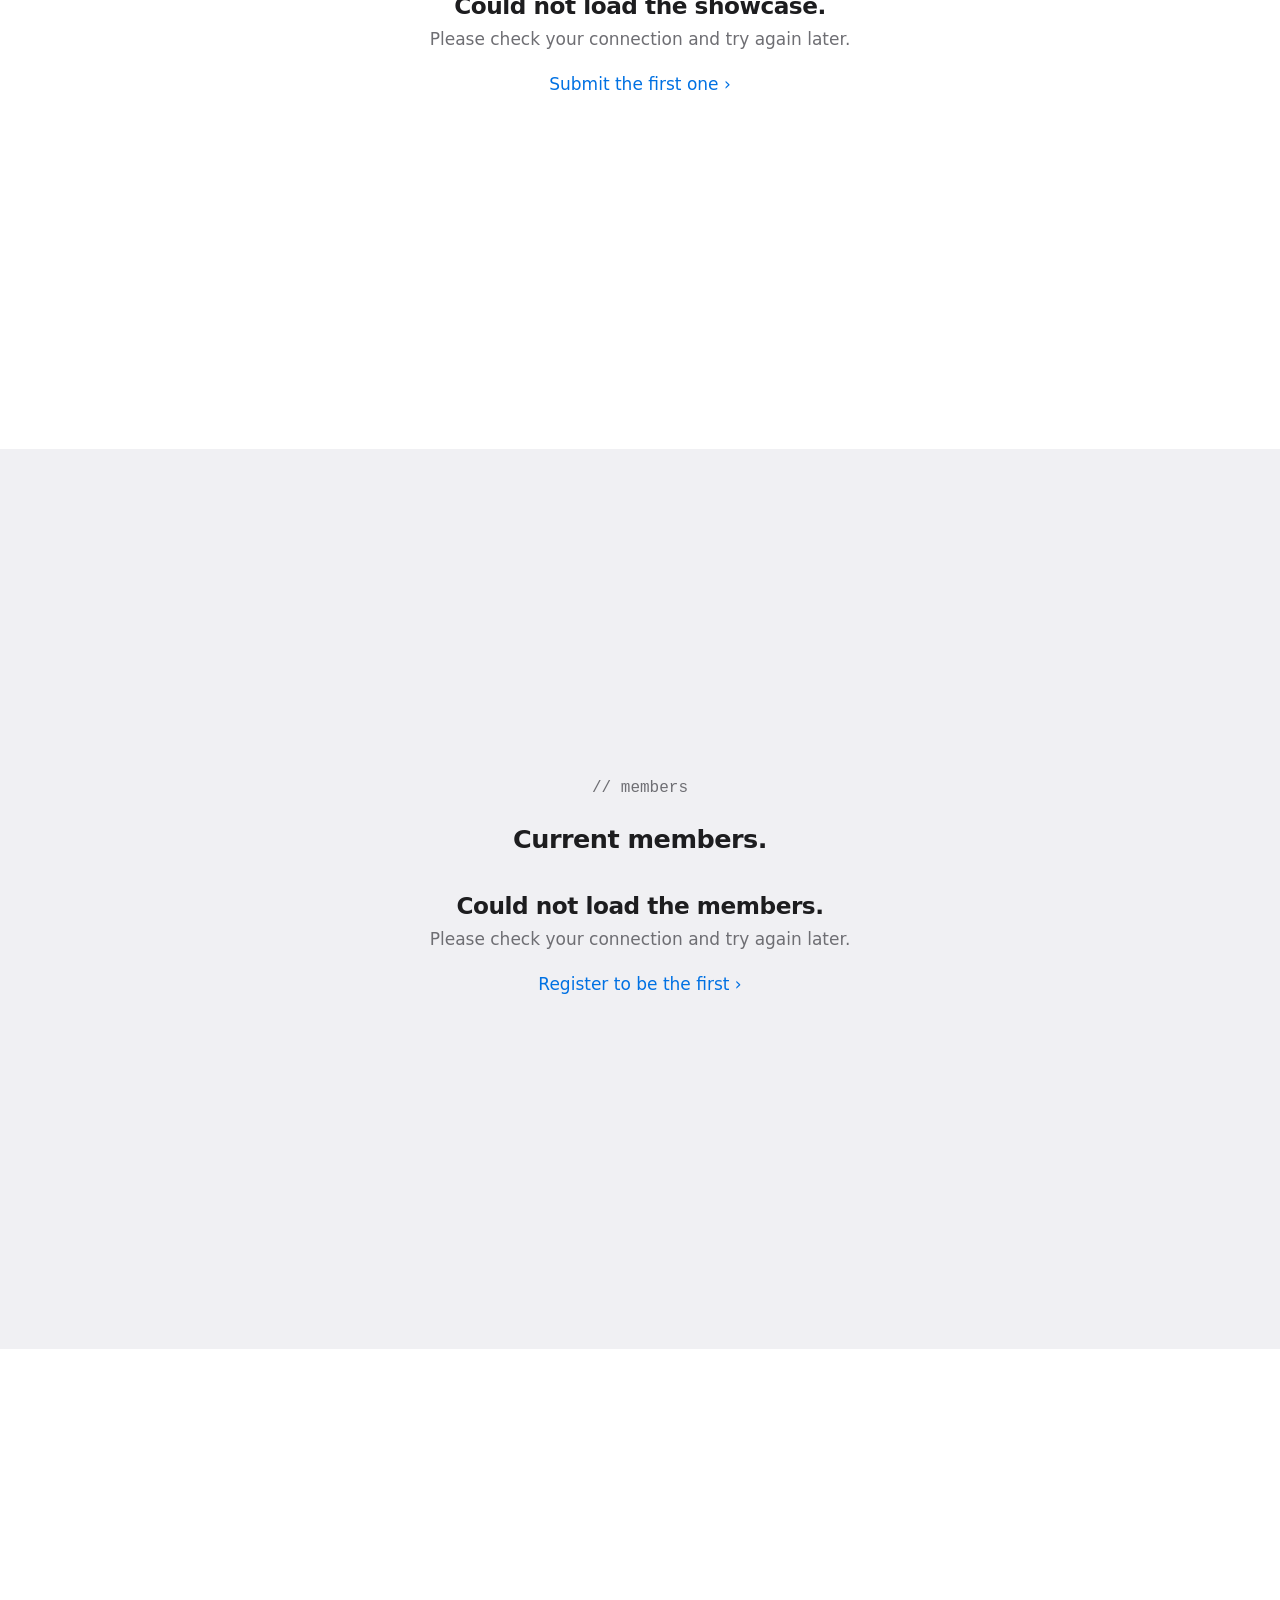
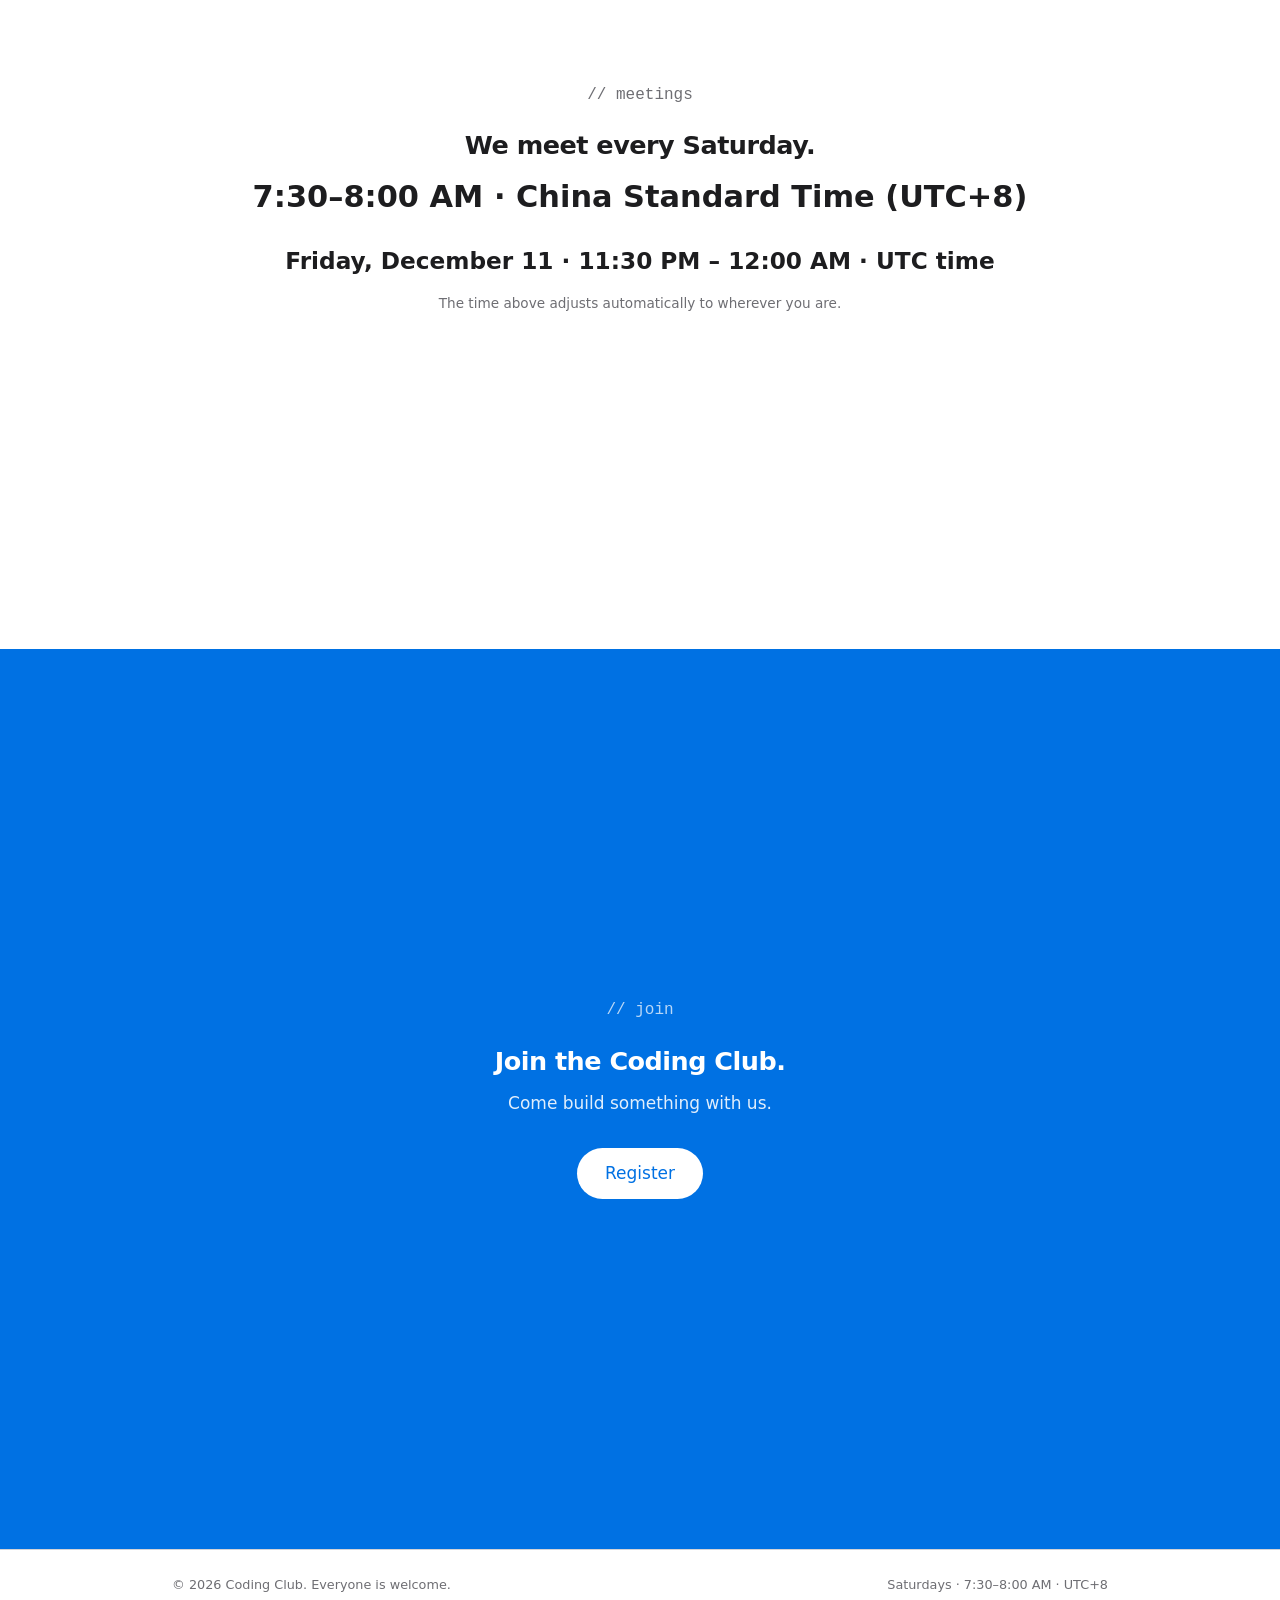
==== commit ad9f0db5: "Move club data behind a JSONBin Worker API Keep JSONBin credentials off the public site and share re" ====
--- a/index.html
+++ b/index.html
@@ -18,6 +18,7 @@
   </script>
   <link rel="stylesheet" href="style.css">
   <script src="theme.js" defer></script>
+  <script src="api.js" defer></script>
   <script src="site.js" defer></script>
 </head>
 <body>
@@ -89,14 +90,16 @@
       </div>
     </section>
 
-    <section id="members" class="screen-scroll screen-alt">
-      <p class="mono-label reveal">// members</p>
-      <h2 class="reveal rd1">Current members.</h2>
-      <div id="member-list" class="member-list" tabindex="0" role="region" aria-label="Current members"></div>
-      <div id="member-empty" class="empty reveal rd2">
-        <h3>No members yet.</h3>
-        <p>Register and you'll appear here.</p>
-        <a href="register.html" class="cta-link">Register to be the first<span class="chev" aria-hidden="true"> ›</span></a>
+    <section id="members" class="members-section screen-alt">
+      <div class="members-stage">
+        <p class="mono-label reveal">// members</p>
+        <h2 class="reveal rd1">Current members.</h2>
+        <div id="member-list" class="member-list" role="region" aria-label="Current members"></div>
+        <div id="member-empty" class="empty reveal rd2">
+          <h3>No members yet.</h3>
+          <p>Register and you'll appear here.</p>
+          <a href="register.html" class="cta-link">Register to be the first<span class="chev" aria-hidden="true"> ›</span></a>
+        </div>
       </div>
     </section>
 
--- a/style.css
+++ b/style.css
@@ -180,7 +180,15 @@
   transition: background 0.15s ease;
 }
 
-.btn-primary { background: var(--btn-bg); color: var(--btn-text); }
+.btn-primary {
+  background: var(--btn-bg);
+  background: color-mix(in srgb, var(--btn-bg) 82%, transparent);
+  color: var(--btn-text);
+  -webkit-backdrop-filter: blur(14px) saturate(160%);
+  backdrop-filter: blur(14px) saturate(160%);
+  border: 1px solid rgba(255, 255, 255, 0.24);
+  box-shadow: inset 0 1px 0 rgba(255, 255, 255, 0.28);
+}
 .btn-primary:hover { background: var(--btn-hover); }
 
 .btn-invert { background: #ffffff; color: var(--btn-bg); }
@@ -399,6 +407,9 @@
   font-size: 1rem;
   color: var(--text);
   background: var(--input-bg);
+  background: color-mix(in srgb, var(--input-bg) 76%, transparent);
+  -webkit-backdrop-filter: blur(12px);
+  backdrop-filter: blur(12px);
   border: 1px solid var(--input-border);
   border-radius: 12px;
 }
@@ -463,10 +474,14 @@
 .terminal {
   width: min(40rem, 100%);
   margin-top: 2.2rem;
-  background: #000000;
+  background: rgba(0, 0, 0, 0.82);
+  -webkit-backdrop-filter: blur(18px) saturate(140%);
+  backdrop-filter: blur(18px) saturate(140%);
   border: 1px solid rgba(255, 255, 255, 0.16);
   border-radius: 12px;
-  box-shadow: 0 10px 30px rgba(0, 0, 0, 0.35);
+  box-shadow:
+    inset 0 1px 0 rgba(255, 255, 255, 0.12),
+    0 10px 30px rgba(0, 0, 0, 0.35);
   color: #f2f2f2;
   font-family: ui-monospace, "SF Mono", SFMono-Regular, Menlo, Consolas, "Liberation Mono", monospace;
   text-align: left;
@@ -570,43 +585,58 @@
 
 .back-link:hover { text-decoration: underline; }
 
-/* ---------- Members (smartwatch-style list) ----------
-   The section stays one viewport tall. Long lists scroll inside the section;
-   native scroll chaining returns to the page after the final member. */
+/* ---------- Members (circular smartwatch-style list) ----------
+   The sticky stage stays on screen while page scrolling rotates the list.
+   JavaScript sets --members-scroll from the member count; after one full
+   circuit, the runway ends and the next section continues normally. */
 #members {
+  position: relative;
+  z-index: 1;
+  height: calc(100vh + var(--members-scroll, 0px));
+  height: calc(100svh + var(--members-scroll, 0px));
+  scroll-snap-align: start;
+  background: var(--bg-alt);
+}
+
+.members-stage {
+  position: sticky;
+  top: 0;
   height: 100vh;
   height: 100svh;
-}
-
-#members > .mono-label,
-#members > h2,
-#members > .empty { flex: none; }
+  display: flex;
+  flex-direction: column;
+  align-items: center;
+  justify-content: center;
+  overflow: hidden;
+  text-align: center;
+  padding: 6rem 22px;
+  background: var(--bg-alt);
+}
+
+.members-stage > .mono-label,
+.members-stage > h2,
+.members-stage > .empty { flex: none; }
+
+.members-stage h2 { margin: 0 0 1rem; }
 
 .member-list {
-  width: min(26rem, 100%);
-  display: flex;
-  flex: 0 1 auto;
-  flex-direction: column;
-  gap: 0.9rem;
-  min-height: 0;
+  position: relative;
+  isolation: isolate;
+  width: min(28rem, 100%);
+  height: min(22rem, 52vh);
+  flex: none;
   margin: 1rem 0 0;
-  padding: 0.25rem 0.5rem;
-  overflow-y: auto;
-  overscroll-behavior-y: auto;
-  scrollbar-width: thin;
-  scrollbar-color: var(--muted) transparent;
+  overflow: hidden;
 }
 
 .member-list:empty { display: none; }
 
-.member-list:focus-visible {
-  outline: 2px solid var(--link);
-  outline-offset: 4px;
-  border-radius: 18px;
-}
-
 .member-item {
-  background: var(--card);
+  position: absolute;
+  left: 50%;
+  top: 50%;
+  width: calc(100% - 1rem);
+  overflow: hidden;
   border-radius: 18px;
   padding: 1rem 1.6rem;
   display: flex;
@@ -616,8 +646,40 @@
   will-change: transform, opacity;
 }
 
+.member-item::after {
+  content: "";
+  position: absolute;
+  inset: 0;
+  border-radius: inherit;
+  background: linear-gradient(115deg, rgba(255, 255, 255, 0.3), transparent 42%);
+  opacity: 0.55;
+  pointer-events: none;
+}
+
 .member-name { font-size: 1.15rem; font-weight: 600; }
 .member-date { font-size: 0.8rem; color: var(--muted); }
+
+/* ---------- Liquid glass surfaces ----------
+   Neutral frosted panels used across the site. The solid section backgrounds
+   remain in place so pinned sections never show through one another. */
+.form-card,
+.showcase-card,
+.member-item {
+  background: var(--card);
+  background: linear-gradient(
+    135deg,
+    color-mix(in srgb, var(--card) 62%, transparent),
+    color-mix(in srgb, var(--card) 28%, transparent)
+  );
+  -webkit-backdrop-filter: blur(20px) saturate(160%);
+  backdrop-filter: blur(20px) saturate(160%);
+  border: 1px solid var(--hairline);
+  border-color: color-mix(in srgb, var(--text) 14%, transparent);
+  box-shadow:
+    inset 0 1px 0 rgba(255, 255, 255, 0.42),
+    inset 0 -1px 0 rgba(255, 255, 255, 0.08),
+    0 12px 30px rgba(0, 0, 0, 0.14);
+}
 
 /* ---------- Scroll-reveal animations ----------
    Enabled by the inline head script (class "anim-on" on <html>);
@@ -655,6 +717,6 @@
   .nav-links a:not(.btn) { display: none; }
   .nav-inner { overflow-x: visible; gap: 1rem; }
   .nav-links { gap: 0.9rem; }
-  .screen, .screen-scroll { padding-top: 4.5rem; padding-bottom: 4.5rem; }
+  .screen, .screen-scroll, .members-stage { padding-top: 4.5rem; padding-bottom: 4.5rem; }
   .form-card { padding: 1.9rem 1.4rem; }
 }
